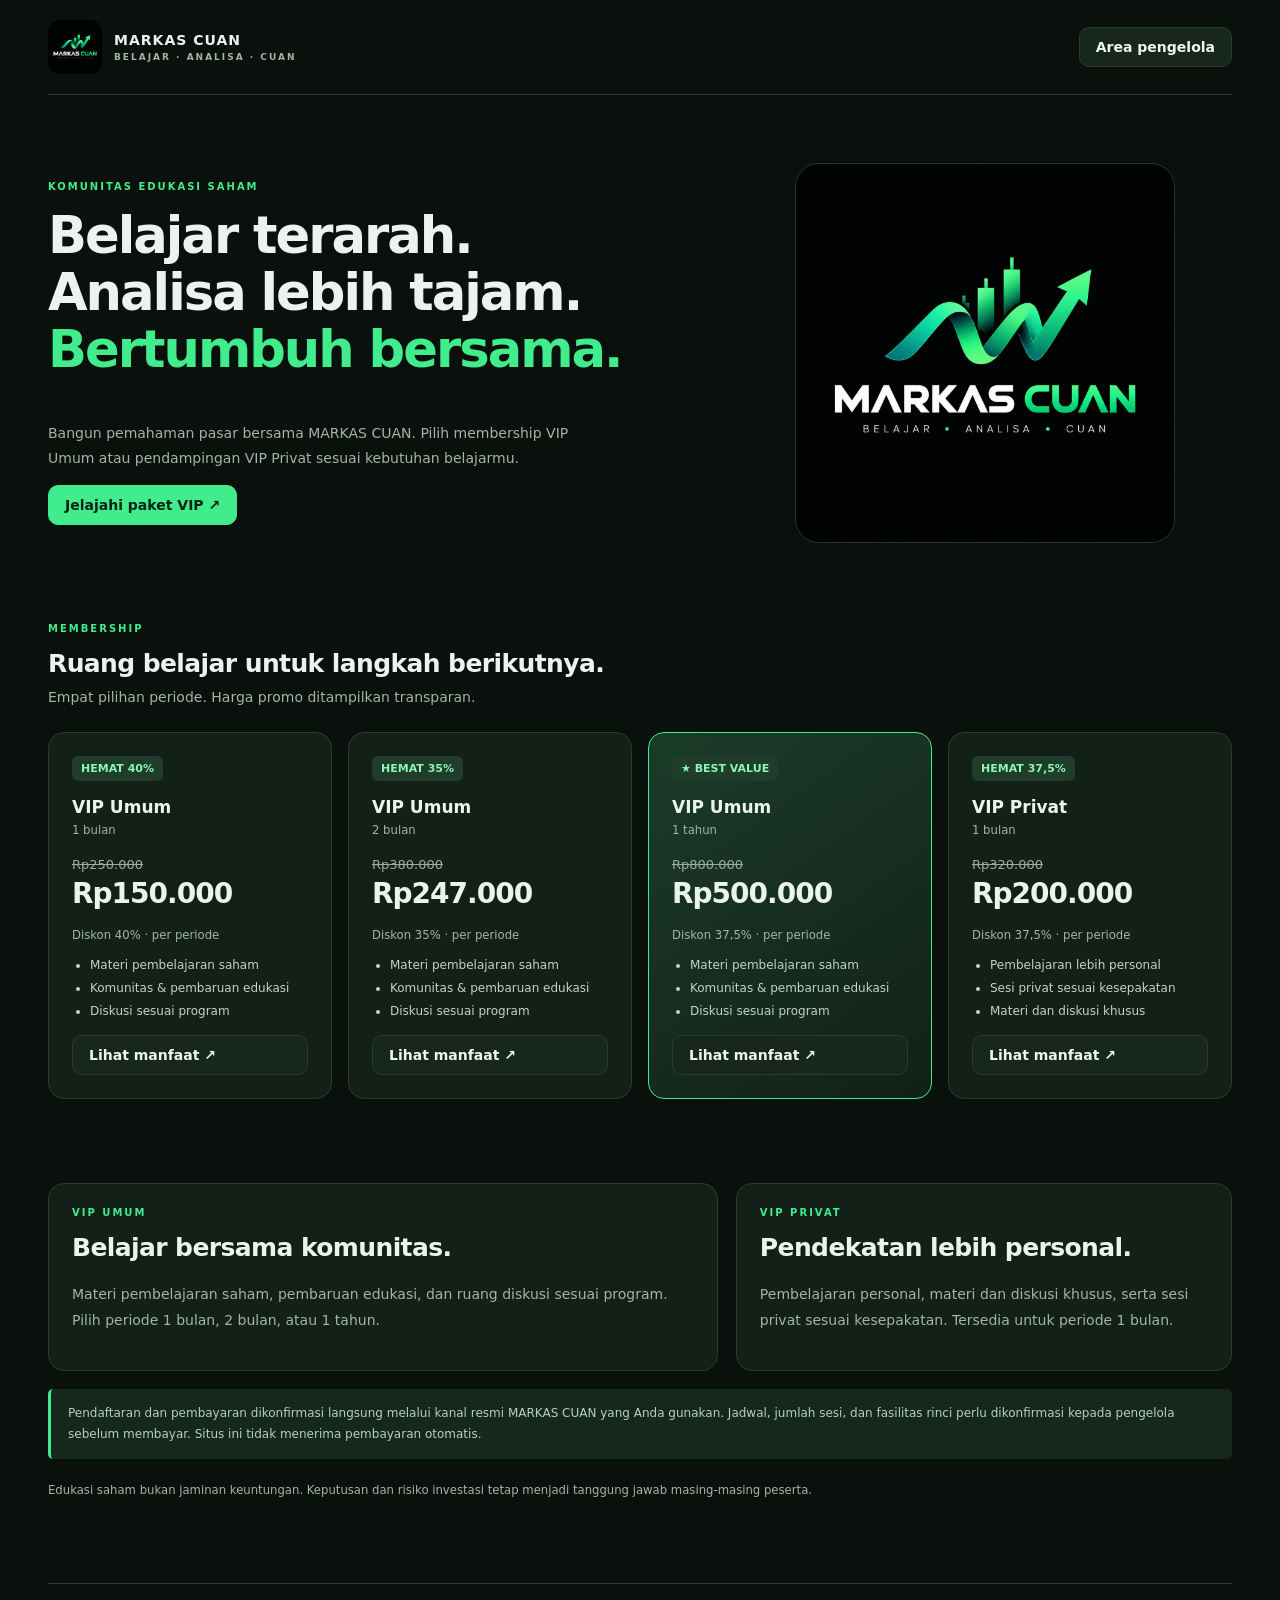
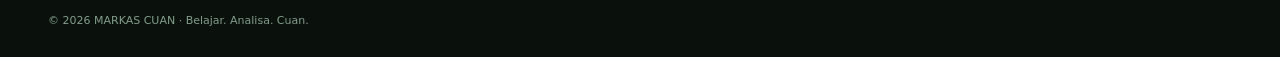
==== markas-cuan/index.html @ d718f752 "Publish MARKAS CUAN membership site and encrypted local dashboard at /markas-cuan" ====
<!doctype html><html lang="id"><head><meta charset="utf-8"><meta name="viewport" content="width=device-width,initial-scale=1"><meta name="theme-color" content="#0a110d"><meta name="description" content="MARKAS CUAN — membership edukasi saham VIP Umum dan VIP Privat."><meta http-equiv="Content-Security-Policy" content="default-src 'self'; script-src 'self'; style-src 'self'; img-src 'self' data:; connect-src 'none'; object-src 'none'; base-uri 'none'; form-action 'none'"><title>MARKAS CUAN · Belajar, Analisa, Cuan</title><link rel="stylesheet" href="style.css"><script defer src="app.js"></script></head><body><div id="app"></div><dialog id="dialog"></dialog><div id="notice" role="status" aria-live="polite"></div></body></html>
---- markas-cuan/style.css ----
:root{font-family:Inter,system-ui,-apple-system,"Segoe UI",sans-serif;color:#eaf3ed;background:#0a110d;font-size:14px;--green:#40ec8c;--muted:#a1b5a8;--line:#293c30}*{box-sizing:border-box}body{margin:0}button,input,select,textarea{font:inherit}button,a,input,select,textarea{touch-action:manipulation}button,.button{cursor:pointer;border:1px solid var(--line);background:#18271e;color:#edf7f0;border-radius:10px;padding:11px 16px;text-decoration:none;display:inline-block;font-weight:650}button:hover,.button:hover{border-color:var(--green)}button.primary,.primary{background:var(--green);color:#082313;border-color:var(--green)}button:disabled{opacity:.5;cursor:wait}a{color:inherit}input,select,textarea{width:100%;min-width:0;background:#0d1912;border:1px solid #3c5445;border-radius:9px;padding:11px;color:#fff}label{display:grid;gap:8px;font-size:12px;color:#bacbc0}input:focus-visible,select:focus-visible,textarea:focus-visible,button:focus-visible,a:focus-visible{outline:2px solid var(--green);outline-offset:3px}h1,h2,h3,p{margin-top:0}h1{font-size:clamp(32px,4vw,56px);letter-spacing:-2px;line-height:1.12}h2{font-size:25px;letter-spacing:-.6px}h3{font-size:17px}p{line-height:1.8;color:var(--muted)}small,.muted{color:var(--muted)}.wrap{max-width:1240px;margin:auto;padding:0 28px}.brand{display:flex;gap:12px;align-items:center;font-weight:850;letter-spacing:1px}.brand img{width:54px;height:54px;border-radius:12px;object-fit:cover}.brand small{display:block;font-size:9px;letter-spacing:2px;margin-top:4px}.top{display:flex;justify-content:space-between;align-items:center;gap:16px;padding-top:20px;padding-bottom:20px;border-bottom:1px solid var(--line)}.actions{display:flex;gap:9px;align-items:center;flex-wrap:wrap}.eyebrow{color:var(--green);letter-spacing:2px;font-size:10px;font-weight:800;text-transform:uppercase;margin-bottom:15px}.hero{display:grid;grid-template-columns:1.3fr 1fr;align-items:center;gap:48px;padding:68px 0 48px}.hero h1 span{color:var(--green)}.hero p{max-width:550px}.hero img{width:100%;max-width:380px;justify-self:center;border:1px solid #24382a;border-radius:24px}.tag{display:inline-block;padding:6px 9px;border-radius:6px;background:#203d2c;color:#8bf6b6;font-size:11px;font-weight:700}.section{padding:32px 0}.section-head{display:flex;justify-content:space-between;align-items:center;gap:16px;margin-bottom:22px}.section-head h1,.section-head h2{margin-bottom:7px}.section-head p{margin:0}.grid{display:grid;grid-template-columns:repeat(4,minmax(0,1fr));gap:16px}.card{background:#122018;border:1px solid var(--line);border-radius:16px;padding:23px;min-width:0}.plan{display:flex;flex-direction:column;position:relative}.plan.best{border-color:var(--green);background:linear-gradient(145deg,#1b3c29,#122018)}.plan h3{margin:16px 0 6px}.price{font-size:28px;font-weight:800;letter-spacing:-1px;margin:5px 0 18px}.plan del{color:#9bad9f;font-size:13px;margin-top:20px}.plan ul{padding-left:18px;color:#c4d2c9;line-height:1.9;font-size:12px;flex:1}.plan .tag{align-self:start}.note{border-left:3px solid var(--green);background:#15281c;padding:14px 17px;color:#b8cebf;font-size:12px;line-height:1.75;margin:18px 0;border-radius:5px}.footer{padding:30px 0;border-top:1px solid var(--line);font-size:11px;color:#829d8b;margin-top:35px}.shell{display:grid;grid-template-columns:225px minmax(0,1fr);min-height:100vh}.side{padding:25px 19px;border-right:1px solid var(--line);background:#080f0b}.side .brand{font-size:13px;margin-bottom:35px}.side .brand img{width:42px;height:42px}.nav{display:grid;gap:8px}.nav button{text-align:left;background:transparent;border-color:transparent;color:#a8bdae}.nav .active{background:#20382a;color:#73f5a5;border-color:#30563c}.side-foot{margin-top:40px;font-size:11px;line-height:1.8;color:#90a896}.main{min-width:0;padding:0 35px 40px}.main .top{margin-bottom:32px;font-size:12px}.main h1{font-size:32px;letter-spacing:-1px}.stats .card small{display:block;margin-bottom:18px}.stat{font-size:25px;font-weight:750;overflow-wrap:anywhere}.split{display:grid;grid-template-columns:1.35fr 1fr;gap:18px;margin-top:20px}.table-wrap{overflow:auto}.table{width:100%;border-collapse:collapse;font-size:12px}.table th{text-align:left;color:#91a998;font-size:10px;text-transform:uppercase;letter-spacing:1px;padding:14px 10px;border-bottom:1px solid var(--line)}.table td{padding:14px 10px;border-bottom:1px solid #24382a;vertical-align:top}.table td small{display:block;margin-top:6px}.table button{padding:7px 9px;font-size:11px}.pill{font-size:10px;display:inline-block;white-space:nowrap;border-radius:6px;background:#244331;color:#a4f9c2;padding:5px 8px}.pill.warn{background:#463c23;color:#f8d591}.pill.red{background:#452b2d;color:#ffc3c3}.filters{display:flex;gap:12px;flex-wrap:wrap;margin-bottom:18px}.filters label{flex:1;min-width:150px}.empty{text-align:center;padding:35px 15px;color:#96ad9d}.rows>div{display:flex;justify-content:space-between;gap:18px;padding:13px 0;border-bottom:1px solid var(--line)}.rows span{color:#a6bdad}.chart{height:170px;display:flex;gap:12px;align-items:end;margin-top:25px}.bar-col{flex:1;text-align:center;min-width:0}.bar{background:var(--green);border-radius:5px 5px 0 0;min-height:3px;margin:auto;width:65%}.bar-col small{font-size:10px;display:block;margin-top:10px}.gate{max-width:500px;margin:65px auto}.gate h1{font-size:29px;letter-spacing:-1px}.gate form,.stack{display:grid;gap:16px}.form-grid{display:grid;grid-template-columns:1fr 1fr;gap:16px}.full{grid-column:1/-1}dialog{color:#edf7f0;background:#122018;border:1px solid #3e5a47;border-radius:18px;width:min(620px,94vw);padding:26px;max-height:90vh}dialog::backdrop{background:#020805dd}dialog .actions{justify-content:end;margin-top:24px}#notice{position:fixed;bottom:22px;left:50%;transform:translateX(-50%);background:#c4ffda;color:#092714;padding:13px 20px;border-radius:10px;z-index:99;max-width:90vw;display:none}#notice.show{display:block}.error{color:#ffc3c3;line-height:1.6}.danger{color:#ffc3c3}.check{display:flex;align-items:start;gap:10px;line-height:1.7}.check input{width:auto;margin-top:5px}.break{overflow-wrap:anywhere}@media(max-width:1050px){.grid{grid-template-columns:repeat(2,minmax(0,1fr))}.shell{grid-template-columns:190px minmax(0,1fr)}.main{padding:0 22px 30px}.split{grid-template-columns:1fr}}@media(max-width:720px){.wrap{padding:0 18px}.hero{grid-template-columns:1fr;padding:40px 0 20px;gap:24px}.hero img{max-width:250px}.hero h1{font-size:40px}.shell{display:block}.side{padding:16px;border-right:0;border-bottom:1px solid var(--line)}.side .brand{margin-bottom:16px}.nav{display:flex;overflow:auto;gap:5px}.nav button{white-space:nowrap;font-size:12px;padding:10px}.side-foot{display:none}.main{padding:0 16px 30px}.main .top{margin-bottom:24px}.section-head{align-items:start;flex-direction:column}.stat{font-size:22px}.card{padding:18px}.form-grid{grid-template-columns:1fr}.full{grid-column:auto}.gate{margin:35px 18px}.top .brand{font-size:12px}.top button{font-size:11px}.table{min-width:680px}}@media(max-width:380px){.grid{grid-template-columns:1fr}.hero h1{font-size:34px}}@media print{.side,.top,.actions,.filters,button,.note{display:none!important}.shell{display:block}.main{padding:0}body{background:white;color:black}.card{background:white;color:black}.muted,small,.rows span{color:#444}.table{min-width:0}}
.h0{height:3px}.h1{height:13px}.h2{height:26px}.h3{height:39px}.h4{height:52px}.h5{height:65px}.h6{height:78px}.h7{height:91px}.h8{height:104px}.h9{height:117px}.h10{height:130px}
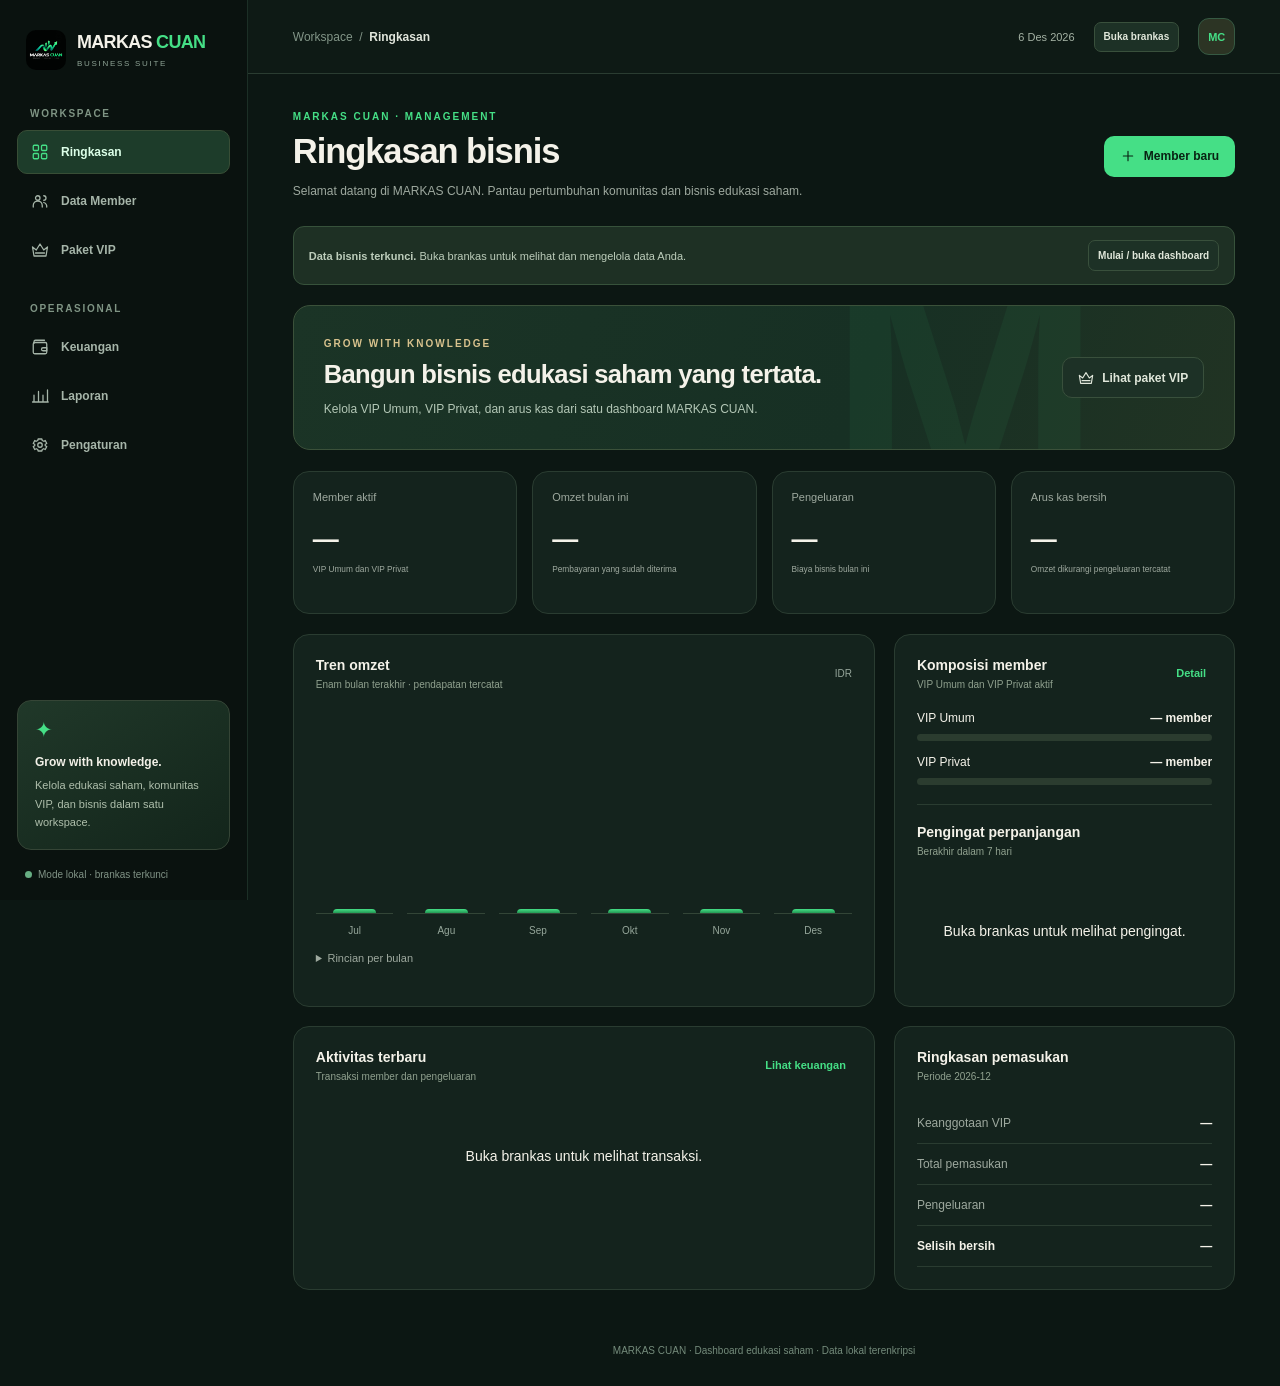
==== commit 278c6b02: "Keep YooImprove dashboard layout for MARKAS CUAN; remove promotional landing page" ====
--- a/markas-cuan/index.html
+++ b/markas-cuan/index.html
@@ -1 +1,23 @@
-<!doctype html><html lang="id"><head><meta charset="utf-8"><meta name="viewport" content="width=device-width,initial-scale=1"><meta name="theme-color" content="#0a110d"><meta name="description" content="MARKAS CUAN — membership edukasi saham VIP Umum dan VIP Privat."><meta http-equiv="Content-Security-Policy" content="default-src 'self'; script-src 'self'; style-src 'self'; img-src 'self' data:; connect-src 'none'; object-src 'none'; base-uri 'none'; form-action 'none'"><title>MARKAS CUAN · Belajar, Analisa, Cuan</title><link rel="stylesheet" href="style.css"><script defer src="app.js"></script></head><body><div id="app"></div><dialog id="dialog"></dialog><div id="notice" role="status" aria-live="polite"></div></body></html>
+<!doctype html><html lang="id"><head><meta charset="utf-8"><meta name="viewport" content="width=device-width,initial-scale=1"><meta name="theme-color" content="#0a110d"><meta name="description" content="MARKAS CUAN — membership edukasi saham VIP Umum dan VIP Privat."><meta http-equiv="Content-Security-Policy" content="default-src 'self'; script-src 'self'; style-src 'self'; img-src 'self' data:; connect-src 'none'; object-src 'none'; base-uri 'none'; form-action 'none'"><title>MARKAS CUAN — Business Dashboard</title><link rel="stylesheet" href="style.css"><script defer src="app.js"></script></head><body><svg class="sprite" xmlns="http://www.w3.org/2000/svg" aria-hidden="true">
+<symbol id="i-grid" viewBox="0 0 24 24"><rect x="3" y="3" width="7" height="7" rx="1.4"/><rect x="14" y="3" width="7" height="7" rx="1.4"/><rect x="3" y="14" width="7" height="7" rx="1.4"/><rect x="14" y="14" width="7" height="7" rx="1.4"/></symbol>
+<symbol id="i-users" viewBox="0 0 24 24"><circle cx="9" cy="8" r="3"/><path d="M3 20v-2a6 6 0 0 1 12 0v2M17 5a3 3 0 0 1 0 6M17 14a6 6 0 0 1 4 6"/></symbol>
+<symbol id="i-crown" viewBox="0 0 24 24"><path d="M2 8l5 4 5-8 5 8 5-4-2 12H4Z"/><path d="M6 16h12"/></symbol>
+<symbol id="i-book" viewBox="0 0 24 24"><path d="M12 6c-3-2-6-2-10-1v15c4-1 7-1 10 1 3-2 6-2 10-1V5c-4-1-7-1-10 1Zm0 0v15"/></symbol>
+<symbol id="i-receipt" viewBox="0 0 24 24"><path d="M5 3h14v18l-3.5-2-3.5 2-3.5-2L5 21V3Z"/><path d="M9 8h6M9 12h6M9 16h3"/></symbol>
+<symbol id="i-chart" viewBox="0 0 24 24"><path d="M4 20V11M10 20V6M16 20v-9M22 20V4M2 20h21"/></symbol>
+<symbol id="i-settings" viewBox="0 0 24 24"><circle cx="12" cy="12" r="3"/><path d="m19 13 2 1-2 4-2-1-2 1-.5 2h-5L9 18l-2-1-2 1-2-4 2-1v-2l-2-1 2-4 2 1 2-1 .5-2h5l.5 2 2 1 2-1 2 4-2 1Z"/></symbol>
+<symbol id="i-plus" viewBox="0 0 24 24"><path d="M12 5v14M5 12h14"/></symbol>
+<symbol id="i-edit" viewBox="0 0 24 24"><path d="M4 20l4-1L20 7l-3-3L5 16l-1 4Z"/></symbol>
+<symbol id="i-trash" viewBox="0 0 24 24"><path d="M4 7h16M9 7V4h6v3M7 7l1 13h8l1-13M10 11v5M14 11v5"/></symbol>
+<symbol id="i-search" viewBox="0 0 24 24"><circle cx="10.5" cy="10.5" r="6.5"/><path d="m16 16 5 5"/></symbol>
+<symbol id="i-download" viewBox="0 0 24 24"><path d="M12 3v12m-5-5 5 5 5-5M4 17v4h16v-4"/></symbol>
+<symbol id="i-upload" viewBox="0 0 24 24"><path d="M12 16V4m-5 5 5-5 5 5M4 17v4h16v-4"/></symbol>
+<symbol id="i-check" viewBox="0 0 24 24"><path d="m4 12 5 5L20 6"/></symbol>
+<symbol id="i-close" viewBox="0 0 24 24"><path d="M5 5l14 14M19 5 5 19"/></symbol>
+<symbol id="i-menu" viewBox="0 0 24 24"><path d="M4 6h16M4 12h16M4 18h16"/></symbol>
+<symbol id="i-arrow" viewBox="0 0 24 24"><path d="M4 12h16m-7-7 7 7-7 7"/></symbol>
+<symbol id="i-wallet" viewBox="0 0 24 24"><rect x="3" y="6" width="18" height="15" rx="2"/><path d="M4 7V5a2 2 0 0 1 2-2h12M16 13h5v4h-5a2 2 0 0 1 0-4Z"/></symbol>
+<symbol id="i-calendar" viewBox="0 0 24 24"><rect x="3" y="5" width="18" height="16" rx="2"/><path d="M7 3v4M17 3v4M3 10h18"/></symbol>
+<symbol id="i-external" viewBox="0 0 24 24"><path d="M13 5h6v6M19 5l-9 9"/><path d="M19 14v5H5V5h5"/></symbol>
+<symbol id="i-alert" viewBox="0 0 24 24"><path d="M12 3 2 20h20L12 3Z"/><path d="M12 10v4M12 17h.01"/></symbol>
+</svg><div id="app"></div><div id="overlay" class="overlay"></div><dialog id="dialog"></dialog><div id="notice" role="status" aria-live="polite"></div></body></html>
--- a/markas-cuan/style.css
+++ b/markas-cuan/style.css
@@ -1,3 +1,11 @@
-
-:root{font-family:Inter,system-ui,-apple-system,"Segoe UI",sans-serif;color:#eaf3ed;background:#0a110d;font-size:14px;--green:#40ec8c;--muted:#a1b5a8;--line:#293c30}*{box-sizing:border-box}body{margin:0}button,input,select,textarea{font:inherit}button,a,input,select,textarea{touch-action:manipulation}button,.button{cursor:pointer;border:1px solid var(--line);background:#18271e;color:#edf7f0;border-radius:10px;padding:11px 16px;text-decoration:none;display:inline-block;font-weight:650}button:hover,.button:hover{border-color:var(--green)}button.primary,.primary{background:var(--green);color:#082313;border-color:var(--green)}button:disabled{opacity:.5;cursor:wait}a{color:inherit}input,select,textarea{width:100%;min-width:0;background:#0d1912;border:1px solid #3c5445;border-radius:9px;padding:11px;color:#fff}label{display:grid;gap:8px;font-size:12px;color:#bacbc0}input:focus-visible,select:focus-visible,textarea:focus-visible,button:focus-visible,a:focus-visible{outline:2px solid var(--green);outline-offset:3px}h1,h2,h3,p{margin-top:0}h1{font-size:clamp(32px,4vw,56px);letter-spacing:-2px;line-height:1.12}h2{font-size:25px;letter-spacing:-.6px}h3{font-size:17px}p{line-height:1.8;color:var(--muted)}small,.muted{color:var(--muted)}.wrap{max-width:1240px;margin:auto;padding:0 28px}.brand{display:flex;gap:12px;align-items:center;font-weight:850;letter-spacing:1px}.brand img{width:54px;height:54px;border-radius:12px;object-fit:cover}.brand small{display:block;font-size:9px;letter-spacing:2px;margin-top:4px}.top{display:flex;justify-content:space-between;align-items:center;gap:16px;padding-top:20px;padding-bottom:20px;border-bottom:1px solid var(--line)}.actions{display:flex;gap:9px;align-items:center;flex-wrap:wrap}.eyebrow{color:var(--green);letter-spacing:2px;font-size:10px;font-weight:800;text-transform:uppercase;margin-bottom:15px}.hero{display:grid;grid-template-columns:1.3fr 1fr;align-items:center;gap:48px;padding:68px 0 48px}.hero h1 span{color:var(--green)}.hero p{max-width:550px}.hero img{width:100%;max-width:380px;justify-self:center;border:1px solid #24382a;border-radius:24px}.tag{display:inline-block;padding:6px 9px;border-radius:6px;background:#203d2c;color:#8bf6b6;font-size:11px;font-weight:700}.section{padding:32px 0}.section-head{display:flex;justify-content:space-between;align-items:center;gap:16px;margin-bottom:22px}.section-head h1,.section-head h2{margin-bottom:7px}.section-head p{margin:0}.grid{display:grid;grid-template-columns:repeat(4,minmax(0,1fr));gap:16px}.card{background:#122018;border:1px solid var(--line);border-radius:16px;padding:23px;min-width:0}.plan{display:flex;flex-direction:column;position:relative}.plan.best{border-color:var(--green);background:linear-gradient(145deg,#1b3c29,#122018)}.plan h3{margin:16px 0 6px}.price{font-size:28px;font-weight:800;letter-spacing:-1px;margin:5px 0 18px}.plan del{color:#9bad9f;font-size:13px;margin-top:20px}.plan ul{padding-left:18px;color:#c4d2c9;line-height:1.9;font-size:12px;flex:1}.plan .tag{align-self:start}.note{border-left:3px solid var(--green);background:#15281c;padding:14px 17px;color:#b8cebf;font-size:12px;line-height:1.75;margin:18px 0;border-radius:5px}.footer{padding:30px 0;border-top:1px solid var(--line);font-size:11px;color:#829d8b;margin-top:35px}.shell{display:grid;grid-template-columns:225px minmax(0,1fr);min-height:100vh}.side{padding:25px 19px;border-right:1px solid var(--line);background:#080f0b}.side .brand{font-size:13px;margin-bottom:35px}.side .brand img{width:42px;height:42px}.nav{display:grid;gap:8px}.nav button{text-align:left;background:transparent;border-color:transparent;color:#a8bdae}.nav .active{background:#20382a;color:#73f5a5;border-color:#30563c}.side-foot{margin-top:40px;font-size:11px;line-height:1.8;color:#90a896}.main{min-width:0;padding:0 35px 40px}.main .top{margin-bottom:32px;font-size:12px}.main h1{font-size:32px;letter-spacing:-1px}.stats .card small{display:block;margin-bottom:18px}.stat{font-size:25px;font-weight:750;overflow-wrap:anywhere}.split{display:grid;grid-template-columns:1.35fr 1fr;gap:18px;margin-top:20px}.table-wrap{overflow:auto}.table{width:100%;border-collapse:collapse;font-size:12px}.table th{text-align:left;color:#91a998;font-size:10px;text-transform:uppercase;letter-spacing:1px;padding:14px 10px;border-bottom:1px solid var(--line)}.table td{padding:14px 10px;border-bottom:1px solid #24382a;vertical-align:top}.table td small{display:block;margin-top:6px}.table button{padding:7px 9px;font-size:11px}.pill{font-size:10px;display:inline-block;white-space:nowrap;border-radius:6px;background:#244331;color:#a4f9c2;padding:5px 8px}.pill.warn{background:#463c23;color:#f8d591}.pill.red{background:#452b2d;color:#ffc3c3}.filters{display:flex;gap:12px;flex-wrap:wrap;margin-bottom:18px}.filters label{flex:1;min-width:150px}.empty{text-align:center;padding:35px 15px;color:#96ad9d}.rows>div{display:flex;justify-content:space-between;gap:18px;padding:13px 0;border-bottom:1px solid var(--line)}.rows span{color:#a6bdad}.chart{height:170px;display:flex;gap:12px;align-items:end;margin-top:25px}.bar-col{flex:1;text-align:center;min-width:0}.bar{background:var(--green);border-radius:5px 5px 0 0;min-height:3px;margin:auto;width:65%}.bar-col small{font-size:10px;display:block;margin-top:10px}.gate{max-width:500px;margin:65px auto}.gate h1{font-size:29px;letter-spacing:-1px}.gate form,.stack{display:grid;gap:16px}.form-grid{display:grid;grid-template-columns:1fr 1fr;gap:16px}.full{grid-column:1/-1}dialog{color:#edf7f0;background:#122018;border:1px solid #3e5a47;border-radius:18px;width:min(620px,94vw);padding:26px;max-height:90vh}dialog::backdrop{background:#020805dd}dialog .actions{justify-content:end;margin-top:24px}#notice{position:fixed;bottom:22px;left:50%;transform:translateX(-50%);background:#c4ffda;color:#092714;padding:13px 20px;border-radius:10px;z-index:99;max-width:90vw;display:none}#notice.show{display:block}.error{color:#ffc3c3;line-height:1.6}.danger{color:#ffc3c3}.check{display:flex;align-items:start;gap:10px;line-height:1.7}.check input{width:auto;margin-top:5px}.break{overflow-wrap:anywhere}@media(max-width:1050px){.grid{grid-template-columns:repeat(2,minmax(0,1fr))}.shell{grid-template-columns:190px minmax(0,1fr)}.main{padding:0 22px 30px}.split{grid-template-columns:1fr}}@media(max-width:720px){.wrap{padding:0 18px}.hero{grid-template-columns:1fr;padding:40px 0 20px;gap:24px}.hero img{max-width:250px}.hero h1{font-size:40px}.shell{display:block}.side{padding:16px;border-right:0;border-bottom:1px solid var(--line)}.side .brand{margin-bottom:16px}.nav{display:flex;overflow:auto;gap:5px}.nav button{white-space:nowrap;font-size:12px;padding:10px}.side-foot{display:none}.main{padding:0 16px 30px}.main .top{margin-bottom:24px}.section-head{align-items:start;flex-direction:column}.stat{font-size:22px}.card{padding:18px}.form-grid{grid-template-columns:1fr}.full{grid-column:auto}.gate{margin:35px 18px}.top .brand{font-size:12px}.top button{font-size:11px}.table{min-width:680px}}@media(max-width:380px){.grid{grid-template-columns:1fr}.hero h1{font-size:34px}}@media print{.side,.top,.actions,.filters,button,.note{display:none!important}.shell{display:block}.main{padding:0}body{background:white;color:black}.card{background:white;color:black}.muted,small,.rows span{color:#444}.table{min-width:0}}
-.h0{height:3px}.h1{height:13px}.h2{height:26px}.h3{height:39px}.h4{height:52px}.h5{height:65px}.h6{height:78px}.h7{height:91px}.h8{height:104px}.h9{height:117px}.h10{height:130px}
+
+:root{font-family:Inter,Manrope,-apple-system,BlinkMacSystemFont,"Segoe UI",sans-serif;--bg:#0c1713;--aside:#0a120f;--panel:#14231d;--panel2:#192c23;--inset:#101d18;--line:#2a3c31;--text:#f4f2e9;--muted:#9ea99f;--soft:#c5cec3;--gold:#45df86;--gold2:#b8ffd2;--green:#3d9b74;--red:#d77f78;--white:#fdfcf7;color:var(--text);background:var(--bg);font-size:14px}
+*{box-sizing:border-box}body{margin:0;min-width:320px}button,input,textarea,select{font:inherit}button{cursor:pointer}button:disabled{opacity:.46;cursor:not-allowed}button:focus-visible,input:focus-visible,select:focus-visible,textarea:focus-visible,a:focus-visible{outline:2px solid var(--gold);outline-offset:3px}a{color:inherit;text-decoration:none}svg.i{width:18px;height:18px;fill:none;stroke:currentColor;stroke-width:1.7;stroke-linecap:round;stroke-linejoin:round;flex:none}.sprite{position:absolute;width:0;height:0;overflow:hidden}.shell{display:flex;min-height:100vh}.sidebar{width:248px;flex:0 0 248px;background:var(--aside);border-right:1px solid #1c2f26;padding:30px 17px 20px;display:flex;flex-direction:column;position:sticky;top:0;height:100vh;z-index:30}.brand{display:flex;align-items:center;gap:11px;padding:0 9px 35px}.brand-icon{display:grid;place-items:center;flex:none;width:40px;height:40px;border-radius:12px;background:#243c2b;border:1px solid #516449;color:var(--gold);font-size:23px;font-weight:850;letter-spacing:-3px;padding-right:4px}.brand-main{font-size:21px;letter-spacing:-1px;font-weight:820;line-height:1.2}.brand-main span{color:var(--gold)}.brand-sub{font-size:9px;letter-spacing:2.2px;color:#8fa496;margin-top:5px}.side-heading{font-size:10px;letter-spacing:1.7px;color:#7f9484;font-weight:800;padding:0 13px;margin:3px 0 11px}.nav{display:grid;gap:5px;margin-bottom:28px}.nav button{background:none;border:1px solid transparent;display:flex;gap:12px;align-items:center;width:100%;padding:12px 13px;border-radius:10px;color:#a6b5a9;text-align:left;font-size:12px;font-weight:620;transition:.18s}.nav button:hover{background:#14241b;color:#fff}.nav button.active{background:#1d3c2a;border-color:#384e36;color:#dcffe8}.nav button.active svg{color:var(--gold)}.nav button em{font-style:normal;margin-left:auto;color:var(--gold);font-size:10px}.side-spacer{flex:1}.side-promo{border:1px solid #354536;border-radius:14px;padding:17px;background:linear-gradient(150deg,#203829,#13251b)}.side-promo span{color:var(--gold);font-size:21px}.side-promo b{display:block;font-size:12px;margin:13px 0 7px}.side-promo p{color:#afbfac;font-size:11px;line-height:1.7;margin:0}.side-foot{font-size:10px;color:#809386;margin-top:19px;padding:0 8px}.dot{display:inline-block;width:7px;height:7px;border-radius:50%;background:#67ae83;margin-right:6px}.main{flex:1;min-width:0}.topbar{height:74px;display:flex;justify-content:space-between;align-items:center;padding:0 clamp(20px,3.5vw,48px);border-bottom:1px solid var(--line);background:#0e1a15;gap:12px}.crumb{font-size:12px;color:#829587}.crumb b{color:#e1e6dc;font-weight:650}.top-right{display:flex;align-items:center;gap:19px;font-size:11px;color:#a4b2a4}.avatar{width:37px;height:37px;display:grid;place-items:center;border:1px solid #365a43;background:#2c3424;border-radius:11px;color:var(--gold);font-weight:850}.menu-toggle.icon-btn{display:none}.content{max-width:1530px;margin:0 auto;padding:37px clamp(20px,3.5vw,49px) 55px}.page-head{display:flex;justify-content:space-between;align-items:center;gap:16px;flex-wrap:wrap;margin-bottom:25px}.eyebrow{color:var(--gold);font-weight:800;text-transform:uppercase;letter-spacing:2px;font-size:10px;display:block;margin-bottom:10px}.page-head h1{font-size:clamp(25px,2.7vw,35px);font-weight:770;letter-spacing:-1.1px;margin:0}.page-head p{color:var(--muted);font-size:12px;margin:10px 0 0;line-height:1.7}.actions{display:flex;gap:9px;flex-wrap:wrap}.btn{display:inline-flex;align-items:center;justify-content:center;gap:8px;padding:11px 15px;min-height:41px;border-radius:10px;border:1px solid transparent;font-weight:730;font-size:12px;white-space:nowrap;transition:background .18s,transform .18s}.btn:hover:not(:disabled){transform:translateY(-1px)}.btn svg{width:16px;height:16px}.btn-gold{background:var(--gold);color:#092313}.btn-gold:hover{background:#72eda4}.btn-secondary{background:#1d3126;color:#e0e7da;border-color:#39503c}.btn-secondary:hover{background:#2a4232}.btn-danger{color:#f1a8a1;background:#3b2524;border-color:#64403d}.btn-tiny{min-height:30px;padding:6px 9px;border-radius:7px;font-size:10px}.btn-link{background:none;border:0;color:var(--gold);font-weight:700;font-size:11px;padding:6px}.card{background:var(--panel);border:1px solid var(--line);border-radius:16px}.hero{background:linear-gradient(110deg,#1b3426 0%,#173024 60%,#213323 100%);border:1px solid #3b513a;display:flex;align-items:center;justify-content:space-between;gap:20px;padding:28px 30px;border-radius:17px;margin-bottom:21px;overflow:hidden;position:relative}.hero:after{content:'Y';position:absolute;right:14%;top:-83px;font-size:330px;font-weight:850;color:#45df860d;pointer-events:none;line-height:1}.hero-content{z-index:1;position:relative}.hero small{font-weight:750;letter-spacing:2px;font-size:10px;color:#d8c28d}.hero h2{margin:10px 0;font-size:clamp(20px,2vw,27px);letter-spacing:-.7px}.hero p{font-size:12px;color:#b4c8b7;line-height:1.8;max-width:550px;margin:0}.hero .btn{z-index:1;position:relative}.demo{background:#29291c;border:1px solid #5e5639;color:#f0d9a3;border-radius:11px;padding:13px 16px;margin-bottom:20px;display:flex;justify-content:space-between;align-items:center;gap:14px;font-size:11px;line-height:1.6}.demo strong{color:var(--gold2)}.stats{display:grid;grid-template-columns:repeat(4,minmax(0,1fr));gap:15px;margin-bottom:20px}.stat{padding:19px 19px 22px;min-height:143px}.stat-top{display:flex;align-items:center;justify-content:space-between;color:#a4b6a4;font-size:11px;font-weight:600;margin-bottom:21px}.stat-top .icon-box{width:34px;height:34px;border-radius:10px;display:grid;place-items:center;background:#263d2f;color:var(--gold)}.stat-top .icon-box.green{color:#8bd6a7}.stat-top .icon-box.purple{color:#b4b2e5}.stat-value{font-size:clamp(19px,1.9vw,26px);letter-spacing:-.8px;font-weight:780;overflow-wrap:anywhere}.stat-desc{font-size:10px;color:#91a494;margin-top:8px}.cols{display:grid;grid-template-columns:minmax(0,1.45fr) minmax(280px,.85fr);gap:19px}.panel{padding:22px}.panel-head{display:flex;justify-content:space-between;align-items:center;gap:8px;margin-bottom:21px}.panel-head h3{margin:0;font-size:14px}.panel-head p{font-size:10px;color:#90a18f;margin:6px 0 0}.mini-sub{font-size:10px;color:#96a69b}.bars{display:flex;gap:14px;height:225px;align-items:end;padding-top:15px}.bar-wrap{flex:1;display:flex;align-items:center;flex-direction:column;justify-content:flex-end;gap:11px;min-width:0;height:100%}.bar-track{flex:1;display:flex;align-items:flex-end;width:100%;justify-content:center;border-bottom:1px solid #334537}.bar{background:linear-gradient(0deg,#239854,var(--gold));border-radius:6px 6px 0 0;width:min(43px,65%);min-height:3px;transition:height .3s}.bar-wrap small{color:#96a79b;font-size:10px}.split-lines{display:grid;gap:14px}.split-line{display:flex;justify-content:space-between;align-items:center;gap:10px;font-size:12px}.split-line b{font-size:12px}.track{height:6px;background:#2b3c2f;border-radius:20px;overflow:hidden;margin-top:7px}.fill{height:100%;background:#45df86;border-radius:20px}.fill.green{background:#3d9268}.divider{height:1px;background:var(--line);margin:19px 0}.recent{display:grid;gap:14px}.recent-row{display:flex;align-items:center;gap:12px;min-width:0}.recent-icon{width:35px;height:35px;flex:none;border-radius:10px;display:grid;place-items:center;background:#2b3b2b;color:var(--gold)}.recent-label{flex:1;min-width:0}.recent-label b{display:block;white-space:nowrap;overflow:hidden;text-overflow:ellipsis;font-size:11px;font-weight:650}.recent-label small{display:block;margin-top:5px;color:#899b8f;font-size:10px}.recent-amount{font-size:11px;color:#e4dfc9;font-weight:700;white-space:nowrap}.section-space{margin-top:19px}.table-scroll{overflow:auto}.table{width:100%;border-collapse:collapse;min-width:680px}.table th{font-size:10px;font-weight:750;text-transform:uppercase;letter-spacing:1px;text-align:left;color:#8fa392;padding:14px 14px;border-bottom:1px solid var(--line);white-space:nowrap}.table td{font-size:12px;padding:15px 14px;border-bottom:1px solid #26362c;white-space:nowrap}.table tbody tr:last-child td{border-bottom:none}.table tbody tr:hover{background:#1b3024}.cell-name strong{font-size:12px;display:block}.cell-name small{font-size:10px;color:#8fa18e;display:block;margin-top:4px}.pill{display:inline-flex;align-items:center;gap:5px;border-radius:7px;background:#2e402f;padding:6px 9px;color:#b4e2bd;font-size:10px;font-weight:700}.pill.warn{background:#473e28;color:#ead098}.pill.red{background:#412b2b;color:#e5a7a1}.pill.gold{background:#203e2a;color:#a3f5bf}.table-btns{display:flex;gap:6px}.toolbar{display:flex;justify-content:space-between;align-items:center;gap:12px;flex-wrap:wrap;margin-bottom:18px}.search{position:relative;max-width:380px;flex:1;min-width:200px}.search .i{position:absolute;left:13px;top:12px;color:#8fa28f}.search input{width:100%;padding-left:40px}.field,.search input,select,textarea{background:#101e17;border:1px solid #344b39;color:var(--text);border-radius:9px;min-height:41px;padding:10px 12px;outline:0;font-size:12px}.field:focus,.search input:focus,select:focus,textarea:focus{border-color:var(--gold)}input::placeholder,textarea::placeholder{color:#809384}.field:disabled{opacity:.55}.filter-group{display:flex;align-items:center;gap:9px;flex-wrap:wrap}.form-grid{display:grid;grid-template-columns:repeat(2,minmax(0,1fr));gap:14px}.form-field{display:grid;gap:7px}.form-field label{font-size:11px;color:#c0cbbc;font-weight:650}.form-field small{font-size:10px;color:#90a191}.form-field .field,.form-field select,.form-field textarea{width:100%}.full{grid-column:1/-1}.catalog{display:grid;grid-template-columns:repeat(auto-fill,minmax(220px,1fr));gap:16px}.book{overflow:hidden;display:flex;flex-direction:column}.book-art{height:150px;background:radial-gradient(circle at 72% 19%,#95805146,transparent 36%),linear-gradient(125deg,#284631,#101f18);display:flex;align-items:center;justify-content:center;border-bottom:1px solid #39503c;position:relative}.book-art:after{content:'';position:absolute;inset:15px;border:1px solid #796f494a;border-radius:6px}.book-cover{width:100px;height:125px;box-shadow:13px 11px 30px #0006;background:linear-gradient(130deg,#122017,#294934);border:1px solid #89754d;border-left:7px solid #78694a;border-radius:3px 6px 6px 3px;transform:rotate(-8deg);display:flex;flex-direction:column;justify-content:space-between;padding:12px 10px;z-index:1}.book-cover small{font-size:8px;color:var(--gold);font-weight:780;letter-spacing:.5px}.book-cover b{font-size:11px;line-height:1.35;color:#f5efd9}.book-cover em{color:#bdbb9f;font-size:7px;font-style:normal}.book-info{padding:17px;flex:1;display:flex;flex-direction:column;gap:7px}.book-info h3{margin:0;font-size:14px;min-height:35px}.book-info p{margin:0;font-size:11px;color:#9cae9e;line-height:1.65;flex:1;min-height:52px}.book-price{font-weight:820;font-size:18px;color:var(--gold);margin:6px 0 4px}.book-actions{display:flex;gap:7px;flex-wrap:wrap}.plan-grid{display:grid;grid-template-columns:repeat(2,minmax(0,1fr));gap:17px}.plan{padding:24px;position:relative;overflow:hidden}.plan.featured{border-color:#3b8756;background:linear-gradient(135deg,#253426,#14231d)}.plan .plan-icon{width:39px;height:39px;display:grid;place-items:center;border:1px solid #365a43;background:#303a26;color:var(--gold);border-radius:11px}.plan h3{font-size:18px;margin:17px 0 8px}.plan p{font-size:12px;color:#a6b7a5;line-height:1.7;margin:0}.plan-price{font-size:27px;font-weight:790;letter-spacing:-.6px;color:#a3f5bf;margin:21px 0 4px}.plan-price small{color:#a4ac9d;font-size:11px;font-weight:500}.plan ul{padding-left:19px;font-size:11px;line-height:2.5;color:#c3cec1;margin:15px 0 21px}.money{font-weight:730;color:#a3f5bf}.right{text-align:right}.muted{color:#94a697}.empty{padding:45px 18px;text-align:center}.empty .i{width:26px;height:26px;color:var(--gold)}.empty b{display:block;margin:12px 0 7px}.empty p{margin:0;font-size:11px;color:#93a797;line-height:1.6}.notice{font-size:11px;color:#bdcdbb;background:#1e3024;border:1px solid #37523b;border-radius:11px;padding:13px 15px;line-height:1.7}.finance-grid{display:grid;grid-template-columns:repeat(2,minmax(0,1fr));gap:19px}.smalltop{margin-top:22px}.link-text{color:var(--gold);overflow-wrap:anywhere}.icon-btn{display:grid;place-items:center;background:#233729;border:1px solid #3c513d;color:#d5ded2;border-radius:9px;width:35px;height:35px}.mobile-nav{display:none}.overlay{display:none}.modal{width:min(94vw,570px);max-height:90vh;background:#15241c;border:1px solid #536544;border-radius:16px;padding:0;color:var(--text);box-shadow:0 25px 95px #000a;overflow:auto}.modal::backdrop{background:#07120bd9;backdrop-filter:blur(3px)}.modal-inner{padding:25px}.modal-title{display:flex;justify-content:space-between;gap:12px;align-items:start;margin-bottom:23px}.modal-title h2{font-size:20px;margin:0;letter-spacing:-.5px}.modal-title p{font-size:11px;color:#96a997;margin:7px 0 0}.modal-footer{display:flex;justify-content:flex-end;gap:9px;margin-top:23px;padding-top:18px;border-top:1px solid var(--line)}.toast{position:fixed;bottom:25px;left:50%;transform:translate(-50%,20px);background:#e1bc76;color:#192219;border-radius:10px;padding:12px 19px;box-shadow:0 16px 50px #0008;font-size:12px;font-weight:760;z-index:100;opacity:0;pointer-events:none;transition:.2s;max-width:90vw;text-align:center}.toast.show{opacity:1;transform:translate(-50%,0)}.toast.error{background:#ca7c74;color:#fff}.foot{text-align:center;color:#748b7b;font-size:10px;padding:0 20px 30px}.storefront{min-height:100vh;background:radial-gradient(circle at 82% 12%,#243c2b,transparent 40%),#0b1511}.store-header{height:83px;max-width:1150px;margin:auto;padding:18px 24px;display:flex;align-items:center;justify-content:space-between}.store-hero{max-width:1150px;margin:auto;padding:84px 24px 65px;text-align:center}.store-hero h1{font-size:clamp(38px,6vw,67px);letter-spacing:-2.6px;line-height:1.13;margin:12px auto 18px;max-width:830px}.store-hero h1 span{color:var(--gold)}.store-hero p{max-width:600px;margin:0 auto 26px;color:#a6b9aa;font-size:14px;line-height:1.9}.store-content{max-width:1150px;margin:auto;padding:0 24px 80px}.store-content h2{font-size:25px;margin:0 0 22px}.store-note{margin:20px 0 0;text-align:center;color:#8ea091;font-size:11px}.store-footer{border-top:1px solid #2b3c30;text-align:center;padding:27px;color:#809183;font-size:11px}
+@media(max-width:1180px){.sidebar{width:210px;flex-basis:210px}.stats{grid-template-columns:repeat(2,minmax(0,1fr))}.cols{grid-template-columns:minmax(0,1.3fr) minmax(240px,1fr)}}
+@media(max-width:850px){.sidebar{position:fixed;left:0;transform:translateX(-110%);transition:transform .2s;width:250px;z-index:51}.sidebar.open{transform:translateX(0)}.overlay.active{display:block;position:fixed;inset:0;background:#000a;z-index:50}.menu-toggle.icon-btn{display:grid}.cols,.finance-grid{grid-template-columns:1fr}.content{max-width:770px}.topbar{height:65px}}
+@media(max-width:620px){:root{font-size:13px}.topbar{padding:0 16px}.top-right span{display:none}.content{padding:25px 15px 70px}.hero{padding:22px 18px;flex-direction:column;align-items:start}.stats{gap:10px}.stat{padding:14px;min-height:130px}.stat-top{margin-bottom:17px;font-size:10px}.stat-value{font-size:20px}.panel{padding:18px}.page-head h1{font-size:26px}.page-head .actions{width:100%}.page-head .actions .btn{flex:1}.plan-grid,.form-grid{grid-template-columns:1fr}.full{grid-column:auto}.catalog{grid-template-columns:repeat(2,minmax(0,1fr));gap:10px}.book-art{height:123px}.book-cover{width:78px;height:102px}.book-cover b{font-size:9px}.book-info{padding:12px}.book-info h3{font-size:12px}.book-info p{font-size:10px}.book-price{font-size:15px}.book-actions .btn{padding:8px;font-size:10px}.mobile-nav{display:flex;position:fixed;bottom:0;left:0;right:0;padding:5px 4px calc(5px + env(safe-area-inset-bottom));height:calc(65px + env(safe-area-inset-bottom));z-index:25;background:#0a120f;border-top:1px solid #2b4332;justify-content:space-around}.mobile-nav button{flex:1;display:flex;flex-direction:column;gap:4px;justify-content:center;align-items:center;border:0;background:none;color:#91a391;font-size:9px}.mobile-nav button.active{color:var(--gold)}.mobile-nav button svg{width:19px;height:19px}.foot{padding-bottom:95px}.toast{bottom:85px}.demo{align-items:start;flex-direction:column}.store-hero{padding:58px 18px 44px}.store-header{padding:12px 18px}.store-hero h1{font-size:38px;letter-spacing:-1.2px}.store-content{padding:0 16px 70px}}
+@media print{.sidebar,.topbar,.mobile-nav,.actions,.btn,.foot,.modal,.toast,.overlay{display:none!important}.content{padding:0}.card{break-inside:avoid}.shell{display:block}}
+
+/* MARKAS CUAN additions retain the YooImprove dashboard layout. */
+.brand img{width:40px;height:40px;object-fit:cover;border-radius:10px}.brand-main{font-size:18px;letter-spacing:-.7px}.brand-sub{font-size:8px;letter-spacing:1.7px}.top-left{display:flex;align-items:center;gap:13px}.hero:after{content:'M'}.side-promo span{color:var(--gold)}.head-date{white-space:nowrap}.content> .section-head{display:flex;justify-content:space-between;align-items:center;gap:16px;flex-wrap:wrap;margin-bottom:25px}.section-head h1{font-size:clamp(25px,2.7vw,35px);letter-spacing:-1.1px;margin:0}.section-head p{color:var(--muted);font-size:12px;margin:10px 0 0;line-height:1.7}.section-head .eyebrow{margin-bottom:10px}.grid{display:grid;grid-template-columns:repeat(4,minmax(0,1fr));gap:15px}.grid.stats{margin-bottom:20px}.stats .card{padding:19px;min-height:143px}.stats .card>small{display:block;color:var(--muted);font-size:11px;margin-bottom:21px}.stats .stat{padding:0;min-height:0;font-size:26px;font-weight:780;letter-spacing:-.8px;overflow-wrap:anywhere}.stats .card p{margin:8px 0 0;font-size:10px;color:var(--muted)}.split{display:grid;grid-template-columns:minmax(0,1.45fr) minmax(280px,.85fr);gap:19px;margin-top:19px}.split>.card,.content>.card{padding:22px}.split h3,.content>.card h3{font-size:14px;margin:0 0 8px}.split p{font-size:12px;color:var(--muted);line-height:1.8}.rows>div{display:flex;justify-content:space-between;gap:14px;padding:13px 0;border-bottom:1px solid var(--line);font-size:12px}.rows span{color:var(--muted)}.table-wrap{overflow:auto}.table td small{display:block;color:var(--muted);margin-top:6px;font-size:10px}.filters{display:flex;gap:12px;flex-wrap:wrap;margin-bottom:18px}.filters label{flex:1;min-width:160px}.tag{display:inline-block;background:#203e2a;color:#a3f5bf;font-size:10px;padding:6px 9px;border-radius:7px;align-self:start}.plan{display:flex;flex-direction:column}.plan.best{border-color:#3b8756;background:linear-gradient(135deg,#233e2a,#14231d)}.plan del{color:var(--muted);font-size:12px;margin-top:20px}.plan .price{font-size:27px;font-weight:790;color:#a3f5bf;margin:6px 0}.plan ul{flex:1}.plan>.btn{align-self:start}.note{font-size:11px;color:#bdcdbb;background:#1e3024;border:1px solid #37523b;border-radius:11px;padding:13px 15px;line-height:1.7;margin:18px 0}.gate{padding:6px}.gate h2{margin:0 0 10px}.gate p{color:var(--muted);font-size:12px;line-height:1.8}.gate form{display:grid;gap:15px}.gate-top{display:flex;justify-content:space-between;align-items:center;gap:10px}.locked-banner{display:flex;justify-content:space-between;gap:15px;align-items:center;margin:0 0 20px}.locked-banner p{margin:0}.form-grid label,.filters label,.actions label,.gate label,.split label{display:grid;gap:7px;font-size:11px;color:#c0cbbc}input,select,textarea{width:100%;min-width:0;background:#101e17;border:1px solid #344b39;color:var(--text);border-radius:9px;min-height:41px;padding:10px 12px;font-size:12px}input:focus-visible{outline:2px solid var(--gold)}input[type=month]{width:150px}.full{grid-column:1/-1}dialog{width:min(94vw,570px);max-height:90vh;background:#15241c;border:1px solid #536544;border-radius:16px;padding:25px;color:var(--text);overflow:auto}dialog::backdrop{background:#07120bd9;backdrop-filter:blur(3px)}dialog .actions{justify-content:flex-end;margin-top:23px}.error,.danger{color:#efb4ac}.error{font-size:12px;line-height:1.6}#notice{position:fixed;bottom:25px;left:50%;transform:translateX(-50%);background:#b8ffd2;color:#092313;border-radius:10px;padding:12px 19px;font-size:12px;z-index:100;max-width:90vw;display:none}#notice.show{display:block}.summary-track{accent-color:#45df86;width:100%;height:7px;border:0;border-radius:20px;margin-top:8px}.summary-track::-webkit-progress-bar{background:#2b3c2f;border-radius:20px}.summary-track::-webkit-progress-value{background:#45df86;border-radius:20px}.receipt-out{color:#e6a49d}.bars{height:225px}.bar{background:linear-gradient(0deg,#239854,#45df86)}.h0{height:2%}.h1{height:10%}.h2{height:20%}.h3{height:30%}.h4{height:40%}.h5{height:50%}.h6{height:60%}.h7{height:70%}.h8{height:80%}.h9{height:90%}.h10{height:100%}.report-space{margin-top:20px}details{font-size:11px;color:var(--muted);margin-top:16px}details summary{cursor:pointer}details .rows{margin-top:10px}
+@media(max-width:1180px){.grid{grid-template-columns:repeat(2,minmax(0,1fr))}}@media(max-width:850px){.split{grid-template-columns:1fr}.top-right{gap:8px}}@media(max-width:620px){.grid{gap:10px}.plan-grid{grid-template-columns:1fr}.grid.stats{grid-template-columns:repeat(2,minmax(0,1fr))}.stats .card{padding:14px;min-height:130px}.stats .stat{font-size:20px}.split>.card,.content>.card{padding:18px}.locked-banner{align-items:start;flex-direction:column}.section-head .actions{width:100%}.section-head .actions .btn{flex:1}.top-right .btn{font-size:10px;padding:8px}.form-grid{grid-template-columns:1fr}.full{grid-column:auto}#notice{bottom:85px}.brand-main{font-size:18px}.content>.section-head{align-items:start}.table td .actions{flex-wrap:nowrap}}
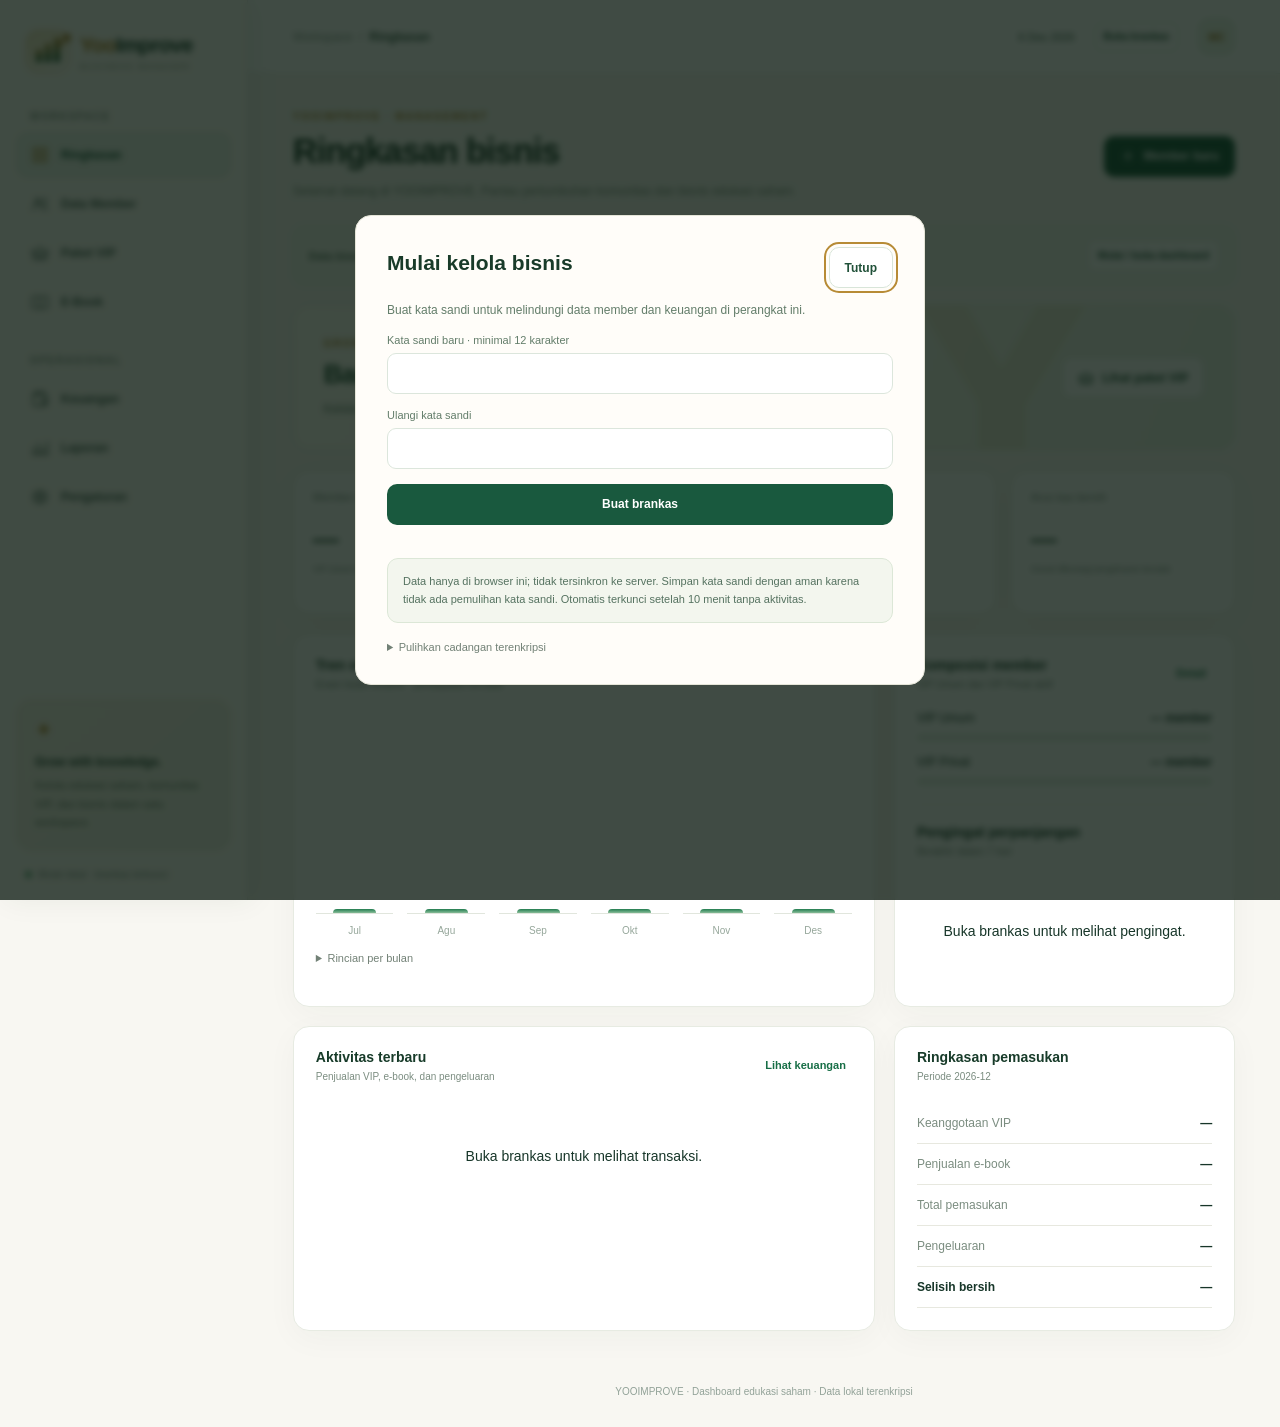
==== commit b52ed4ab: "Update YooImprove page title and white-theme metadata" ====
--- a/markas-cuan/index.html
+++ b/markas-cuan/index.html
@@ -1,4 +1,4 @@
-<!doctype html><html lang="id"><head><meta charset="utf-8"><meta name="viewport" content="width=device-width,initial-scale=1"><meta name="theme-color" content="#0a110d"><meta name="description" content="MARKAS CUAN — membership edukasi saham VIP Umum dan VIP Privat."><meta http-equiv="Content-Security-Policy" content="default-src 'self'; script-src 'self'; style-src 'self'; img-src 'self' data:; connect-src 'none'; object-src 'none'; base-uri 'none'; form-action 'none'"><title>MARKAS CUAN — Business Dashboard</title><link rel="stylesheet" href="style.css"><script defer src="app.js"></script></head><body><svg class="sprite" xmlns="http://www.w3.org/2000/svg" aria-hidden="true">
+<!doctype html><html lang="id"><head><meta charset="utf-8"><meta name="viewport" content="width=device-width,initial-scale=1"><meta name="theme-color" content="#fffdf8"><meta name="description" content="YOOIMPROVE — membership edukasi saham VIP Umum dan VIP Privat."><meta http-equiv="Content-Security-Policy" content="default-src 'self'; script-src 'self'; style-src 'self'; img-src 'self' data:; connect-src 'none'; object-src 'none'; base-uri 'none'; form-action 'none'"><title>YOOIMPROVE — Business Dashboard</title><link rel="stylesheet" href="style.css"><script defer src="app.js"></script></head><body><svg class="sprite" xmlns="http://www.w3.org/2000/svg" aria-hidden="true">
 <symbol id="i-grid" viewBox="0 0 24 24"><rect x="3" y="3" width="7" height="7" rx="1.4"/><rect x="14" y="3" width="7" height="7" rx="1.4"/><rect x="3" y="14" width="7" height="7" rx="1.4"/><rect x="14" y="14" width="7" height="7" rx="1.4"/></symbol>
 <symbol id="i-users" viewBox="0 0 24 24"><circle cx="9" cy="8" r="3"/><path d="M3 20v-2a6 6 0 0 1 12 0v2M17 5a3 3 0 0 1 0 6M17 14a6 6 0 0 1 4 6"/></symbol>
 <symbol id="i-crown" viewBox="0 0 24 24"><path d="M2 8l5 4 5-8 5 8 5-4-2 12H4Z"/><path d="M6 16h12"/></symbol>
--- a/markas-cuan/style.css
+++ b/markas-cuan/style.css
@@ -9,3 +9,15 @@
 /* MARKAS CUAN additions retain the YooImprove dashboard layout. */
 .brand img{width:40px;height:40px;object-fit:cover;border-radius:10px}.brand-main{font-size:18px;letter-spacing:-.7px}.brand-sub{font-size:8px;letter-spacing:1.7px}.top-left{display:flex;align-items:center;gap:13px}.hero:after{content:'M'}.side-promo span{color:var(--gold)}.head-date{white-space:nowrap}.content> .section-head{display:flex;justify-content:space-between;align-items:center;gap:16px;flex-wrap:wrap;margin-bottom:25px}.section-head h1{font-size:clamp(25px,2.7vw,35px);letter-spacing:-1.1px;margin:0}.section-head p{color:var(--muted);font-size:12px;margin:10px 0 0;line-height:1.7}.section-head .eyebrow{margin-bottom:10px}.grid{display:grid;grid-template-columns:repeat(4,minmax(0,1fr));gap:15px}.grid.stats{margin-bottom:20px}.stats .card{padding:19px;min-height:143px}.stats .card>small{display:block;color:var(--muted);font-size:11px;margin-bottom:21px}.stats .stat{padding:0;min-height:0;font-size:26px;font-weight:780;letter-spacing:-.8px;overflow-wrap:anywhere}.stats .card p{margin:8px 0 0;font-size:10px;color:var(--muted)}.split{display:grid;grid-template-columns:minmax(0,1.45fr) minmax(280px,.85fr);gap:19px;margin-top:19px}.split>.card,.content>.card{padding:22px}.split h3,.content>.card h3{font-size:14px;margin:0 0 8px}.split p{font-size:12px;color:var(--muted);line-height:1.8}.rows>div{display:flex;justify-content:space-between;gap:14px;padding:13px 0;border-bottom:1px solid var(--line);font-size:12px}.rows span{color:var(--muted)}.table-wrap{overflow:auto}.table td small{display:block;color:var(--muted);margin-top:6px;font-size:10px}.filters{display:flex;gap:12px;flex-wrap:wrap;margin-bottom:18px}.filters label{flex:1;min-width:160px}.tag{display:inline-block;background:#203e2a;color:#a3f5bf;font-size:10px;padding:6px 9px;border-radius:7px;align-self:start}.plan{display:flex;flex-direction:column}.plan.best{border-color:#3b8756;background:linear-gradient(135deg,#233e2a,#14231d)}.plan del{color:var(--muted);font-size:12px;margin-top:20px}.plan .price{font-size:27px;font-weight:790;color:#a3f5bf;margin:6px 0}.plan ul{flex:1}.plan>.btn{align-self:start}.note{font-size:11px;color:#bdcdbb;background:#1e3024;border:1px solid #37523b;border-radius:11px;padding:13px 15px;line-height:1.7;margin:18px 0}.gate{padding:6px}.gate h2{margin:0 0 10px}.gate p{color:var(--muted);font-size:12px;line-height:1.8}.gate form{display:grid;gap:15px}.gate-top{display:flex;justify-content:space-between;align-items:center;gap:10px}.locked-banner{display:flex;justify-content:space-between;gap:15px;align-items:center;margin:0 0 20px}.locked-banner p{margin:0}.form-grid label,.filters label,.actions label,.gate label,.split label{display:grid;gap:7px;font-size:11px;color:#c0cbbc}input,select,textarea{width:100%;min-width:0;background:#101e17;border:1px solid #344b39;color:var(--text);border-radius:9px;min-height:41px;padding:10px 12px;font-size:12px}input:focus-visible{outline:2px solid var(--gold)}input[type=month]{width:150px}.full{grid-column:1/-1}dialog{width:min(94vw,570px);max-height:90vh;background:#15241c;border:1px solid #536544;border-radius:16px;padding:25px;color:var(--text);overflow:auto}dialog::backdrop{background:#07120bd9;backdrop-filter:blur(3px)}dialog .actions{justify-content:flex-end;margin-top:23px}.error,.danger{color:#efb4ac}.error{font-size:12px;line-height:1.6}#notice{position:fixed;bottom:25px;left:50%;transform:translateX(-50%);background:#b8ffd2;color:#092313;border-radius:10px;padding:12px 19px;font-size:12px;z-index:100;max-width:90vw;display:none}#notice.show{display:block}.summary-track{accent-color:#45df86;width:100%;height:7px;border:0;border-radius:20px;margin-top:8px}.summary-track::-webkit-progress-bar{background:#2b3c2f;border-radius:20px}.summary-track::-webkit-progress-value{background:#45df86;border-radius:20px}.receipt-out{color:#e6a49d}.bars{height:225px}.bar{background:linear-gradient(0deg,#239854,#45df86)}.h0{height:2%}.h1{height:10%}.h2{height:20%}.h3{height:30%}.h4{height:40%}.h5{height:50%}.h6{height:60%}.h7{height:70%}.h8{height:80%}.h9{height:90%}.h10{height:100%}.report-space{margin-top:20px}details{font-size:11px;color:var(--muted);margin-top:16px}details summary{cursor:pointer}details .rows{margin-top:10px}
 @media(max-width:1180px){.grid{grid-template-columns:repeat(2,minmax(0,1fr))}}@media(max-width:850px){.split{grid-template-columns:1fr}.top-right{gap:8px}}@media(max-width:620px){.grid{gap:10px}.plan-grid{grid-template-columns:1fr}.grid.stats{grid-template-columns:repeat(2,minmax(0,1fr))}.stats .card{padding:14px;min-height:130px}.stats .stat{font-size:20px}.split>.card,.content>.card{padding:18px}.locked-banner{align-items:start;flex-direction:column}.section-head .actions{width:100%}.section-head .actions .btn{flex:1}.top-right .btn{font-size:10px;padding:8px}.form-grid{grid-template-columns:1fr}.full{grid-column:auto}#notice{bottom:85px}.brand-main{font-size:18px}.content>.section-head{align-items:start}.table td .actions{flex-wrap:nowrap}}
+
+
+/* YooImprove premium light-theme override */
+:root{--bg:#f8f7f2;--aside:#fffdf8;--panel:#ffffff;--panel2:#f5f6f0;--inset:#f4f5ef;--line:#e7e8df;--text:#173629;--muted:#728176;--soft:#516b5b;--gold:#b78b36;--gold2:#dcba70;--green:#155a3d;--red:#b64e43;--white:#fffdfa;color:var(--text);background:var(--bg)}
+body{background:var(--bg);color:var(--text)}
+.sidebar{background:#fffdf8;border-right:1px solid #e4e7dc;box-shadow:5px 0 28px #123b2310}
+.brand{gap:11px}.brand-symbol{position:relative;width:43px;height:43px;border-radius:12px;background:linear-gradient(145deg,#f4e6c3,#fffefa);border:1px solid #e4cea4;display:flex;align-items:end;justify-content:center;gap:3px;padding:10px 8px}.brand-symbol i{width:6px;border-radius:2px 2px 0 0;background:linear-gradient(#c9a153,#135739);height:13px}.brand-symbol i:nth-child(2){height:19px}.brand-symbol i:nth-child(3){height:25px}.brand-symbol b{position:absolute;top:-3px;right:-4px;font-size:22px;color:#a6751f}.brand-main{color:#143d2c;font-size:21px}.brand-main span{color:#b38228}.brand-sub{color:#7a8e7c}.side-heading,.side-foot{color:#85978b}.sidebar .nav button{color:#496358}.sidebar .nav button:hover{background:#f2f5ed;color:#173f2d}.sidebar .nav button.active{background:#ecf4eb;border-color:#d7e5d6;color:#145338}.sidebar .nav button.active svg{color:#ac7e24}.side-promo{background:linear-gradient(140deg,#f8f4e9,#eff3e8);border-color:#e5dec9}.side-promo b{color:#204232}.side-promo p{color:#697d6c}.topbar{background:#fff;border-color:#e5e9e0}.crumb{color:#8a9b8f}.crumb b,.top-right{color:#395b48}.avatar{background:#edf5ea;border-color:#dae8d9;color:#9d7223}.section-head h1{color:#183a29}.section-head p{color:#788b7d}.eyebrow{color:#a67a24}
+.btn-gold{background:#19593e;color:#fff}.btn-gold:hover{background:#24704f}.btn-secondary{background:#fff;color:#215139;border-color:#d8e5d9}.btn-secondary:hover{background:#f0f7ee}.btn-danger{background:#fff2ef;color:#ae4c43;border-color:#f0d5ce}.btn-link{color:#176e46}
+.card{background:#fff;border-color:#e7ebe2;box-shadow:0 8px 32px #16392309}.hero{background:linear-gradient(113deg,#fffdf6 0%,#f2f5eb 64%,#e8f0e5);border-color:#e3e6d7;color:#173d2b}.hero:after{content:'Y';top:-87px;right:13%;color:#bd9c5220}.hero small{color:#a87d28}.hero h2{color:#1e4d36}.hero p{color:#60796a}.stats .card>small,.stats .card p,.panel-head p,.rows span,.plan small,.plan del{color:#7b8d80}.stats .stat{color:#1c4530}.panel-head h3{color:#173b29}.bar-track{border-color:#e1e6dd}.bar{background:linear-gradient(0deg,#88bc98,#217c4f)}.recent-icon{background:#edf5e9;color:#327954}.recent-amount,.money{color:#1c6242}.table th{color:#71887a}.table td{border-color:#edf0e8}.table tbody tr:hover{background:#f8faf4}.pill{background:#edf4ed;color:#215f40}.pill.gold{background:#f7f0df;color:#957022}.pill.warn{background:#fff3df;color:#a26d22}.pill.red{background:#fdebe7;color:#b75549}
+input,select,textarea,.field,.search input{color:#214c34;background:#fff;border-color:#dce6dc}input::placeholder,textarea::placeholder{color:#92a297}.note,.notice{background:#f3f6ee;border-color:#dce7d7;color:#557260}.tag{background:#f8f1dd;color:#987021}.plan.best{background:linear-gradient(145deg,#f8f7ed,#eaf3e7);border-color:#d1ddc8}.plan .price{color:#18573b}.plan ul{color:#5e7969}.plan-value{color:#a17622;font-weight:720}.price-spacer{height:16px;margin-top:20px}.plan del{min-height:16px}dialog{background:#fffdf9;color:#193b29;border-color:#e5e5d8}dialog::backdrop{background:#07150cc4}.gate p,.form-grid label,.filters label,.actions label,.gate label,.split label{color:#637d6a}.summary-track{accent-color:#258454}.summary-track::-webkit-progress-bar{background:#e4eee3}.summary-track::-webkit-progress-value{background:#27814e}.mobile-nav{background:#fff;border-color:#e1e9df}.mobile-nav button{color:#788b7b}.mobile-nav button.active{color:#a47a24}.foot{color:#92a298}
+.ebook-intro{background:linear-gradient(115deg,#fff 0%,#f6f5ea 55%,#e7f2e7 100%);border:1px solid #e8e6d6;border-radius:18px;padding:28px 30px;margin-bottom:22px;display:flex;gap:20px;align-items:center;justify-content:space-between}.ebook-intro h2{font-family:Georgia,serif;font-size:clamp(23px,3vw,36px);font-weight:600;color:#0f4228;margin:5px 0 9px}.ebook-intro p{font-size:12px;line-height:1.8;color:#677a6b;max-width:650px;margin:0}.ebook-grid{display:grid;grid-template-columns:repeat(4,minmax(0,1fr));gap:17px}.ebook-card{overflow:hidden;min-width:0}.ebook-art{height:236px;display:grid;place-items:center;position:relative;background:radial-gradient(circle at 80% 15%,#f6e9cb,transparent 47%),linear-gradient(140deg,#f2f2e8,#e5eddf);border-bottom:1px solid #e6e9dc;overflow:hidden}.ebook-art.teknikal{background:radial-gradient(circle at 80% 10%,#e8e7d9,transparent 44%),linear-gradient(145deg,#f9f6ed,#dfeae2)}.ebook-art.bandarmology{background:radial-gradient(circle at 20% 10%,#e4d6b8,transparent 48%),linear-gradient(140deg,#eeeae0,#dae8df)}.ebook-art.paket{background:linear-gradient(145deg,#ecf2e8,#f4e9d2)}.ebook-cover{width:136px;height:188px;position:relative;z-index:1;transform:rotate(-5deg);box-shadow:11px 17px 24px #1b3c2426;border:1px solid #bca16b;border-left:7px solid #b69757;border-radius:2px 7px 7px 2px;background:linear-gradient(150deg,#174f34,#0a241a);color:white;padding:15px 13px;display:flex;flex-direction:column;justify-content:space-between;text-align:center}.ebook-cover small{font-size:7px;letter-spacing:.7px;color:#e8d4a2}.ebook-cover strong{font:600 17px/1.15 Georgia,serif}.ebook-symbol{font:600 33px Georgia,serif;color:#e4ca87}.ebook-line{height:1px;background:#cda962}.ebook-spark{position:absolute;right:15px;top:10px;font-size:50px;color:#baa36b4f}.ebook-info{padding:18px;display:flex;flex-direction:column;gap:9px;min-height:218px}.ebook-info>small{color:#ad8645;letter-spacing:1px;font-size:9px}.ebook-info h3{font-size:15px;margin:0;color:#194631}.ebook-info p{font-size:11px;color:#718778;line-height:1.65;margin:0;flex:1}.ebook-bottom{display:flex;align-items:center;justify-content:space-between;gap:10px;flex-wrap:wrap}.ebook-bottom b{color:#155638;font-size:16px}
+@media(max-width:1300px){.ebook-grid{grid-template-columns:repeat(2,minmax(0,1fr))}}@media(max-width:850px){.ebook-intro{align-items:start;flex-direction:column}}@media(max-width:620px){.ebook-grid{gap:10px}.ebook-art{height:180px}.ebook-cover{width:105px;height:145px;padding:11px 9px}.ebook-cover strong{font-size:13px}.ebook-symbol{font-size:25px}.ebook-info{padding:13px;min-height:210px}.ebook-bottom .btn{font-size:10px;padding:8px 10px}.ebook-intro{padding:19px}.ebook-intro h2{font-size:25px}}
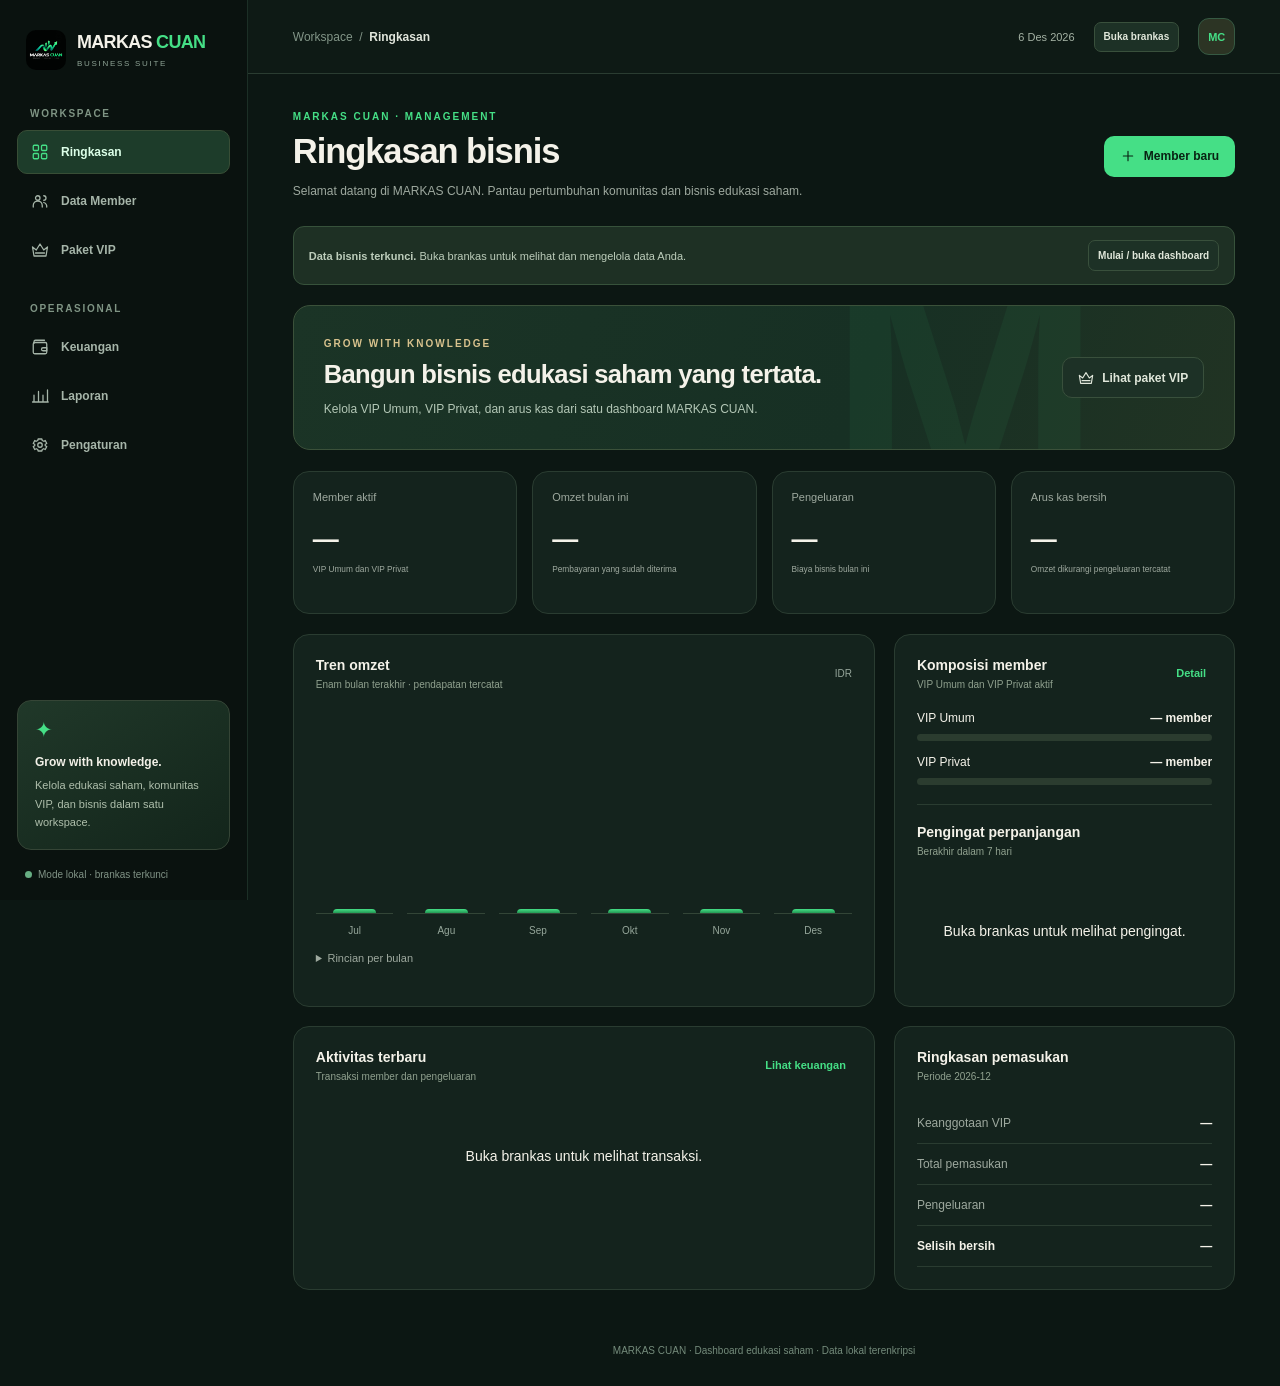
==== commit 1abd08ef: "Restore MARKAS CUAN and separate YooImprove dashboard vaults and backups" ====
--- a/markas-cuan/index.html
+++ b/markas-cuan/index.html
@@ -1,23 +1,23 @@
-<!doctype html><html lang="id"><head><meta charset="utf-8"><meta name="viewport" content="width=device-width,initial-scale=1"><meta name="theme-color" content="#fffdf8"><meta name="description" content="YOOIMPROVE — membership edukasi saham VIP Umum dan VIP Privat."><meta http-equiv="Content-Security-Policy" content="default-src 'self'; script-src 'self'; style-src 'self'; img-src 'self' data:; connect-src 'none'; object-src 'none'; base-uri 'none'; form-action 'none'"><title>YOOIMPROVE — Business Dashboard</title><link rel="stylesheet" href="style.css"><script defer src="app.js"></script></head><body><svg class="sprite" xmlns="http://www.w3.org/2000/svg" aria-hidden="true">
-<symbol id="i-grid" viewBox="0 0 24 24"><rect x="3" y="3" width="7" height="7" rx="1.4"/><rect x="14" y="3" width="7" height="7" rx="1.4"/><rect x="3" y="14" width="7" height="7" rx="1.4"/><rect x="14" y="14" width="7" height="7" rx="1.4"/></symbol>
-<symbol id="i-users" viewBox="0 0 24 24"><circle cx="9" cy="8" r="3"/><path d="M3 20v-2a6 6 0 0 1 12 0v2M17 5a3 3 0 0 1 0 6M17 14a6 6 0 0 1 4 6"/></symbol>
-<symbol id="i-crown" viewBox="0 0 24 24"><path d="M2 8l5 4 5-8 5 8 5-4-2 12H4Z"/><path d="M6 16h12"/></symbol>
-<symbol id="i-book" viewBox="0 0 24 24"><path d="M12 6c-3-2-6-2-10-1v15c4-1 7-1 10 1 3-2 6-2 10-1V5c-4-1-7-1-10 1Zm0 0v15"/></symbol>
-<symbol id="i-receipt" viewBox="0 0 24 24"><path d="M5 3h14v18l-3.5-2-3.5 2-3.5-2L5 21V3Z"/><path d="M9 8h6M9 12h6M9 16h3"/></symbol>
-<symbol id="i-chart" viewBox="0 0 24 24"><path d="M4 20V11M10 20V6M16 20v-9M22 20V4M2 20h21"/></symbol>
-<symbol id="i-settings" viewBox="0 0 24 24"><circle cx="12" cy="12" r="3"/><path d="m19 13 2 1-2 4-2-1-2 1-.5 2h-5L9 18l-2-1-2 1-2-4 2-1v-2l-2-1 2-4 2 1 2-1 .5-2h5l.5 2 2 1 2-1 2 4-2 1Z"/></symbol>
-<symbol id="i-plus" viewBox="0 0 24 24"><path d="M12 5v14M5 12h14"/></symbol>
-<symbol id="i-edit" viewBox="0 0 24 24"><path d="M4 20l4-1L20 7l-3-3L5 16l-1 4Z"/></symbol>
-<symbol id="i-trash" viewBox="0 0 24 24"><path d="M4 7h16M9 7V4h6v3M7 7l1 13h8l1-13M10 11v5M14 11v5"/></symbol>
-<symbol id="i-search" viewBox="0 0 24 24"><circle cx="10.5" cy="10.5" r="6.5"/><path d="m16 16 5 5"/></symbol>
-<symbol id="i-download" viewBox="0 0 24 24"><path d="M12 3v12m-5-5 5 5 5-5M4 17v4h16v-4"/></symbol>
-<symbol id="i-upload" viewBox="0 0 24 24"><path d="M12 16V4m-5 5 5-5 5 5M4 17v4h16v-4"/></symbol>
-<symbol id="i-check" viewBox="0 0 24 24"><path d="m4 12 5 5L20 6"/></symbol>
-<symbol id="i-close" viewBox="0 0 24 24"><path d="M5 5l14 14M19 5 5 19"/></symbol>
-<symbol id="i-menu" viewBox="0 0 24 24"><path d="M4 6h16M4 12h16M4 18h16"/></symbol>
-<symbol id="i-arrow" viewBox="0 0 24 24"><path d="M4 12h16m-7-7 7 7-7 7"/></symbol>
-<symbol id="i-wallet" viewBox="0 0 24 24"><rect x="3" y="6" width="18" height="15" rx="2"/><path d="M4 7V5a2 2 0 0 1 2-2h12M16 13h5v4h-5a2 2 0 0 1 0-4Z"/></symbol>
-<symbol id="i-calendar" viewBox="0 0 24 24"><rect x="3" y="5" width="18" height="16" rx="2"/><path d="M7 3v4M17 3v4M3 10h18"/></symbol>
-<symbol id="i-external" viewBox="0 0 24 24"><path d="M13 5h6v6M19 5l-9 9"/><path d="M19 14v5H5V5h5"/></symbol>
-<symbol id="i-alert" viewBox="0 0 24 24"><path d="M12 3 2 20h20L12 3Z"/><path d="M12 10v4M12 17h.01"/></symbol>
-</svg><div id="app"></div><div id="overlay" class="overlay"></div><dialog id="dialog"></dialog><div id="notice" role="status" aria-live="polite"></div></body></html>
+<!doctype html><html lang="id"><head><meta charset="utf-8"><meta name="viewport" content="width=device-width,initial-scale=1"><meta name="theme-color" content="#0a110d"><meta name="description" content="MARKAS CUAN — membership edukasi saham VIP Umum dan VIP Privat."><meta http-equiv="Content-Security-Policy" content="default-src 'self'; script-src 'self'; style-src 'self'; img-src 'self' data:; connect-src 'none'; object-src 'none'; base-uri 'none'; form-action 'none'"><title>MARKAS CUAN — Business Dashboard</title><link rel="stylesheet" href="style.css?v=split2"><script defer src="app.js?v=split2"></script></head><body><svg class="sprite" xmlns="http://www.w3.org/2000/svg" aria-hidden="true">
+<symbol id="i-grid" viewBox="0 0 24 24"><rect x="3" y="3" width="7" height="7" rx="1.4"/><rect x="14" y="3" width="7" height="7" rx="1.4"/><rect x="3" y="14" width="7" height="7" rx="1.4"/><rect x="14" y="14" width="7" height="7" rx="1.4"/></symbol>
+<symbol id="i-users" viewBox="0 0 24 24"><circle cx="9" cy="8" r="3"/><path d="M3 20v-2a6 6 0 0 1 12 0v2M17 5a3 3 0 0 1 0 6M17 14a6 6 0 0 1 4 6"/></symbol>
+<symbol id="i-crown" viewBox="0 0 24 24"><path d="M2 8l5 4 5-8 5 8 5-4-2 12H4Z"/><path d="M6 16h12"/></symbol>
+<symbol id="i-book" viewBox="0 0 24 24"><path d="M12 6c-3-2-6-2-10-1v15c4-1 7-1 10 1 3-2 6-2 10-1V5c-4-1-7-1-10 1Zm0 0v15"/></symbol>
+<symbol id="i-receipt" viewBox="0 0 24 24"><path d="M5 3h14v18l-3.5-2-3.5 2-3.5-2L5 21V3Z"/><path d="M9 8h6M9 12h6M9 16h3"/></symbol>
+<symbol id="i-chart" viewBox="0 0 24 24"><path d="M4 20V11M10 20V6M16 20v-9M22 20V4M2 20h21"/></symbol>
+<symbol id="i-settings" viewBox="0 0 24 24"><circle cx="12" cy="12" r="3"/><path d="m19 13 2 1-2 4-2-1-2 1-.5 2h-5L9 18l-2-1-2 1-2-4 2-1v-2l-2-1 2-4 2 1 2-1 .5-2h5l.5 2 2 1 2-1 2 4-2 1Z"/></symbol>
+<symbol id="i-plus" viewBox="0 0 24 24"><path d="M12 5v14M5 12h14"/></symbol>
+<symbol id="i-edit" viewBox="0 0 24 24"><path d="M4 20l4-1L20 7l-3-3L5 16l-1 4Z"/></symbol>
+<symbol id="i-trash" viewBox="0 0 24 24"><path d="M4 7h16M9 7V4h6v3M7 7l1 13h8l1-13M10 11v5M14 11v5"/></symbol>
+<symbol id="i-search" viewBox="0 0 24 24"><circle cx="10.5" cy="10.5" r="6.5"/><path d="m16 16 5 5"/></symbol>
+<symbol id="i-download" viewBox="0 0 24 24"><path d="M12 3v12m-5-5 5 5 5-5M4 17v4h16v-4"/></symbol>
+<symbol id="i-upload" viewBox="0 0 24 24"><path d="M12 16V4m-5 5 5-5 5 5M4 17v4h16v-4"/></symbol>
+<symbol id="i-check" viewBox="0 0 24 24"><path d="m4 12 5 5L20 6"/></symbol>
+<symbol id="i-close" viewBox="0 0 24 24"><path d="M5 5l14 14M19 5 5 19"/></symbol>
+<symbol id="i-menu" viewBox="0 0 24 24"><path d="M4 6h16M4 12h16M4 18h16"/></symbol>
+<symbol id="i-arrow" viewBox="0 0 24 24"><path d="M4 12h16m-7-7 7 7-7 7"/></symbol>
+<symbol id="i-wallet" viewBox="0 0 24 24"><rect x="3" y="6" width="18" height="15" rx="2"/><path d="M4 7V5a2 2 0 0 1 2-2h12M16 13h5v4h-5a2 2 0 0 1 0-4Z"/></symbol>
+<symbol id="i-calendar" viewBox="0 0 24 24"><rect x="3" y="5" width="18" height="16" rx="2"/><path d="M7 3v4M17 3v4M3 10h18"/></symbol>
+<symbol id="i-external" viewBox="0 0 24 24"><path d="M13 5h6v6M19 5l-9 9"/><path d="M19 14v5H5V5h5"/></symbol>
+<symbol id="i-alert" viewBox="0 0 24 24"><path d="M12 3 2 20h20L12 3Z"/><path d="M12 10v4M12 17h.01"/></symbol>
+</svg><div id="app"></div><div id="overlay" class="overlay"></div><dialog id="dialog"></dialog><div id="notice" role="status" aria-live="polite"></div></body></html>
--- a/markas-cuan/style.css
+++ b/markas-cuan/style.css
@@ -1,23 +1,11 @@
-
-:root{font-family:Inter,Manrope,-apple-system,BlinkMacSystemFont,"Segoe UI",sans-serif;--bg:#0c1713;--aside:#0a120f;--panel:#14231d;--panel2:#192c23;--inset:#101d18;--line:#2a3c31;--text:#f4f2e9;--muted:#9ea99f;--soft:#c5cec3;--gold:#45df86;--gold2:#b8ffd2;--green:#3d9b74;--red:#d77f78;--white:#fdfcf7;color:var(--text);background:var(--bg);font-size:14px}
-*{box-sizing:border-box}body{margin:0;min-width:320px}button,input,textarea,select{font:inherit}button{cursor:pointer}button:disabled{opacity:.46;cursor:not-allowed}button:focus-visible,input:focus-visible,select:focus-visible,textarea:focus-visible,a:focus-visible{outline:2px solid var(--gold);outline-offset:3px}a{color:inherit;text-decoration:none}svg.i{width:18px;height:18px;fill:none;stroke:currentColor;stroke-width:1.7;stroke-linecap:round;stroke-linejoin:round;flex:none}.sprite{position:absolute;width:0;height:0;overflow:hidden}.shell{display:flex;min-height:100vh}.sidebar{width:248px;flex:0 0 248px;background:var(--aside);border-right:1px solid #1c2f26;padding:30px 17px 20px;display:flex;flex-direction:column;position:sticky;top:0;height:100vh;z-index:30}.brand{display:flex;align-items:center;gap:11px;padding:0 9px 35px}.brand-icon{display:grid;place-items:center;flex:none;width:40px;height:40px;border-radius:12px;background:#243c2b;border:1px solid #516449;color:var(--gold);font-size:23px;font-weight:850;letter-spacing:-3px;padding-right:4px}.brand-main{font-size:21px;letter-spacing:-1px;font-weight:820;line-height:1.2}.brand-main span{color:var(--gold)}.brand-sub{font-size:9px;letter-spacing:2.2px;color:#8fa496;margin-top:5px}.side-heading{font-size:10px;letter-spacing:1.7px;color:#7f9484;font-weight:800;padding:0 13px;margin:3px 0 11px}.nav{display:grid;gap:5px;margin-bottom:28px}.nav button{background:none;border:1px solid transparent;display:flex;gap:12px;align-items:center;width:100%;padding:12px 13px;border-radius:10px;color:#a6b5a9;text-align:left;font-size:12px;font-weight:620;transition:.18s}.nav button:hover{background:#14241b;color:#fff}.nav button.active{background:#1d3c2a;border-color:#384e36;color:#dcffe8}.nav button.active svg{color:var(--gold)}.nav button em{font-style:normal;margin-left:auto;color:var(--gold);font-size:10px}.side-spacer{flex:1}.side-promo{border:1px solid #354536;border-radius:14px;padding:17px;background:linear-gradient(150deg,#203829,#13251b)}.side-promo span{color:var(--gold);font-size:21px}.side-promo b{display:block;font-size:12px;margin:13px 0 7px}.side-promo p{color:#afbfac;font-size:11px;line-height:1.7;margin:0}.side-foot{font-size:10px;color:#809386;margin-top:19px;padding:0 8px}.dot{display:inline-block;width:7px;height:7px;border-radius:50%;background:#67ae83;margin-right:6px}.main{flex:1;min-width:0}.topbar{height:74px;display:flex;justify-content:space-between;align-items:center;padding:0 clamp(20px,3.5vw,48px);border-bottom:1px solid var(--line);background:#0e1a15;gap:12px}.crumb{font-size:12px;color:#829587}.crumb b{color:#e1e6dc;font-weight:650}.top-right{display:flex;align-items:center;gap:19px;font-size:11px;color:#a4b2a4}.avatar{width:37px;height:37px;display:grid;place-items:center;border:1px solid #365a43;background:#2c3424;border-radius:11px;color:var(--gold);font-weight:850}.menu-toggle.icon-btn{display:none}.content{max-width:1530px;margin:0 auto;padding:37px clamp(20px,3.5vw,49px) 55px}.page-head{display:flex;justify-content:space-between;align-items:center;gap:16px;flex-wrap:wrap;margin-bottom:25px}.eyebrow{color:var(--gold);font-weight:800;text-transform:uppercase;letter-spacing:2px;font-size:10px;display:block;margin-bottom:10px}.page-head h1{font-size:clamp(25px,2.7vw,35px);font-weight:770;letter-spacing:-1.1px;margin:0}.page-head p{color:var(--muted);font-size:12px;margin:10px 0 0;line-height:1.7}.actions{display:flex;gap:9px;flex-wrap:wrap}.btn{display:inline-flex;align-items:center;justify-content:center;gap:8px;padding:11px 15px;min-height:41px;border-radius:10px;border:1px solid transparent;font-weight:730;font-size:12px;white-space:nowrap;transition:background .18s,transform .18s}.btn:hover:not(:disabled){transform:translateY(-1px)}.btn svg{width:16px;height:16px}.btn-gold{background:var(--gold);color:#092313}.btn-gold:hover{background:#72eda4}.btn-secondary{background:#1d3126;color:#e0e7da;border-color:#39503c}.btn-secondary:hover{background:#2a4232}.btn-danger{color:#f1a8a1;background:#3b2524;border-color:#64403d}.btn-tiny{min-height:30px;padding:6px 9px;border-radius:7px;font-size:10px}.btn-link{background:none;border:0;color:var(--gold);font-weight:700;font-size:11px;padding:6px}.card{background:var(--panel);border:1px solid var(--line);border-radius:16px}.hero{background:linear-gradient(110deg,#1b3426 0%,#173024 60%,#213323 100%);border:1px solid #3b513a;display:flex;align-items:center;justify-content:space-between;gap:20px;padding:28px 30px;border-radius:17px;margin-bottom:21px;overflow:hidden;position:relative}.hero:after{content:'Y';position:absolute;right:14%;top:-83px;font-size:330px;font-weight:850;color:#45df860d;pointer-events:none;line-height:1}.hero-content{z-index:1;position:relative}.hero small{font-weight:750;letter-spacing:2px;font-size:10px;color:#d8c28d}.hero h2{margin:10px 0;font-size:clamp(20px,2vw,27px);letter-spacing:-.7px}.hero p{font-size:12px;color:#b4c8b7;line-height:1.8;max-width:550px;margin:0}.hero .btn{z-index:1;position:relative}.demo{background:#29291c;border:1px solid #5e5639;color:#f0d9a3;border-radius:11px;padding:13px 16px;margin-bottom:20px;display:flex;justify-content:space-between;align-items:center;gap:14px;font-size:11px;line-height:1.6}.demo strong{color:var(--gold2)}.stats{display:grid;grid-template-columns:repeat(4,minmax(0,1fr));gap:15px;margin-bottom:20px}.stat{padding:19px 19px 22px;min-height:143px}.stat-top{display:flex;align-items:center;justify-content:space-between;color:#a4b6a4;font-size:11px;font-weight:600;margin-bottom:21px}.stat-top .icon-box{width:34px;height:34px;border-radius:10px;display:grid;place-items:center;background:#263d2f;color:var(--gold)}.stat-top .icon-box.green{color:#8bd6a7}.stat-top .icon-box.purple{color:#b4b2e5}.stat-value{font-size:clamp(19px,1.9vw,26px);letter-spacing:-.8px;font-weight:780;overflow-wrap:anywhere}.stat-desc{font-size:10px;color:#91a494;margin-top:8px}.cols{display:grid;grid-template-columns:minmax(0,1.45fr) minmax(280px,.85fr);gap:19px}.panel{padding:22px}.panel-head{display:flex;justify-content:space-between;align-items:center;gap:8px;margin-bottom:21px}.panel-head h3{margin:0;font-size:14px}.panel-head p{font-size:10px;color:#90a18f;margin:6px 0 0}.mini-sub{font-size:10px;color:#96a69b}.bars{display:flex;gap:14px;height:225px;align-items:end;padding-top:15px}.bar-wrap{flex:1;display:flex;align-items:center;flex-direction:column;justify-content:flex-end;gap:11px;min-width:0;height:100%}.bar-track{flex:1;display:flex;align-items:flex-end;width:100%;justify-content:center;border-bottom:1px solid #334537}.bar{background:linear-gradient(0deg,#239854,var(--gold));border-radius:6px 6px 0 0;width:min(43px,65%);min-height:3px;transition:height .3s}.bar-wrap small{color:#96a79b;font-size:10px}.split-lines{display:grid;gap:14px}.split-line{display:flex;justify-content:space-between;align-items:center;gap:10px;font-size:12px}.split-line b{font-size:12px}.track{height:6px;background:#2b3c2f;border-radius:20px;overflow:hidden;margin-top:7px}.fill{height:100%;background:#45df86;border-radius:20px}.fill.green{background:#3d9268}.divider{height:1px;background:var(--line);margin:19px 0}.recent{display:grid;gap:14px}.recent-row{display:flex;align-items:center;gap:12px;min-width:0}.recent-icon{width:35px;height:35px;flex:none;border-radius:10px;display:grid;place-items:center;background:#2b3b2b;color:var(--gold)}.recent-label{flex:1;min-width:0}.recent-label b{display:block;white-space:nowrap;overflow:hidden;text-overflow:ellipsis;font-size:11px;font-weight:650}.recent-label small{display:block;margin-top:5px;color:#899b8f;font-size:10px}.recent-amount{font-size:11px;color:#e4dfc9;font-weight:700;white-space:nowrap}.section-space{margin-top:19px}.table-scroll{overflow:auto}.table{width:100%;border-collapse:collapse;min-width:680px}.table th{font-size:10px;font-weight:750;text-transform:uppercase;letter-spacing:1px;text-align:left;color:#8fa392;padding:14px 14px;border-bottom:1px solid var(--line);white-space:nowrap}.table td{font-size:12px;padding:15px 14px;border-bottom:1px solid #26362c;white-space:nowrap}.table tbody tr:last-child td{border-bottom:none}.table tbody tr:hover{background:#1b3024}.cell-name strong{font-size:12px;display:block}.cell-name small{font-size:10px;color:#8fa18e;display:block;margin-top:4px}.pill{display:inline-flex;align-items:center;gap:5px;border-radius:7px;background:#2e402f;padding:6px 9px;color:#b4e2bd;font-size:10px;font-weight:700}.pill.warn{background:#473e28;color:#ead098}.pill.red{background:#412b2b;color:#e5a7a1}.pill.gold{background:#203e2a;color:#a3f5bf}.table-btns{display:flex;gap:6px}.toolbar{display:flex;justify-content:space-between;align-items:center;gap:12px;flex-wrap:wrap;margin-bottom:18px}.search{position:relative;max-width:380px;flex:1;min-width:200px}.search .i{position:absolute;left:13px;top:12px;color:#8fa28f}.search input{width:100%;padding-left:40px}.field,.search input,select,textarea{background:#101e17;border:1px solid #344b39;color:var(--text);border-radius:9px;min-height:41px;padding:10px 12px;outline:0;font-size:12px}.field:focus,.search input:focus,select:focus,textarea:focus{border-color:var(--gold)}input::placeholder,textarea::placeholder{color:#809384}.field:disabled{opacity:.55}.filter-group{display:flex;align-items:center;gap:9px;flex-wrap:wrap}.form-grid{display:grid;grid-template-columns:repeat(2,minmax(0,1fr));gap:14px}.form-field{display:grid;gap:7px}.form-field label{font-size:11px;color:#c0cbbc;font-weight:650}.form-field small{font-size:10px;color:#90a191}.form-field .field,.form-field select,.form-field textarea{width:100%}.full{grid-column:1/-1}.catalog{display:grid;grid-template-columns:repeat(auto-fill,minmax(220px,1fr));gap:16px}.book{overflow:hidden;display:flex;flex-direction:column}.book-art{height:150px;background:radial-gradient(circle at 72% 19%,#95805146,transparent 36%),linear-gradient(125deg,#284631,#101f18);display:flex;align-items:center;justify-content:center;border-bottom:1px solid #39503c;position:relative}.book-art:after{content:'';position:absolute;inset:15px;border:1px solid #796f494a;border-radius:6px}.book-cover{width:100px;height:125px;box-shadow:13px 11px 30px #0006;background:linear-gradient(130deg,#122017,#294934);border:1px solid #89754d;border-left:7px solid #78694a;border-radius:3px 6px 6px 3px;transform:rotate(-8deg);display:flex;flex-direction:column;justify-content:space-between;padding:12px 10px;z-index:1}.book-cover small{font-size:8px;color:var(--gold);font-weight:780;letter-spacing:.5px}.book-cover b{font-size:11px;line-height:1.35;color:#f5efd9}.book-cover em{color:#bdbb9f;font-size:7px;font-style:normal}.book-info{padding:17px;flex:1;display:flex;flex-direction:column;gap:7px}.book-info h3{margin:0;font-size:14px;min-height:35px}.book-info p{margin:0;font-size:11px;color:#9cae9e;line-height:1.65;flex:1;min-height:52px}.book-price{font-weight:820;font-size:18px;color:var(--gold);margin:6px 0 4px}.book-actions{display:flex;gap:7px;flex-wrap:wrap}.plan-grid{display:grid;grid-template-columns:repeat(2,minmax(0,1fr));gap:17px}.plan{padding:24px;position:relative;overflow:hidden}.plan.featured{border-color:#3b8756;background:linear-gradient(135deg,#253426,#14231d)}.plan .plan-icon{width:39px;height:39px;display:grid;place-items:center;border:1px solid #365a43;background:#303a26;color:var(--gold);border-radius:11px}.plan h3{font-size:18px;margin:17px 0 8px}.plan p{font-size:12px;color:#a6b7a5;line-height:1.7;margin:0}.plan-price{font-size:27px;font-weight:790;letter-spacing:-.6px;color:#a3f5bf;margin:21px 0 4px}.plan-price small{color:#a4ac9d;font-size:11px;font-weight:500}.plan ul{padding-left:19px;font-size:11px;line-height:2.5;color:#c3cec1;margin:15px 0 21px}.money{font-weight:730;color:#a3f5bf}.right{text-align:right}.muted{color:#94a697}.empty{padding:45px 18px;text-align:center}.empty .i{width:26px;height:26px;color:var(--gold)}.empty b{display:block;margin:12px 0 7px}.empty p{margin:0;font-size:11px;color:#93a797;line-height:1.6}.notice{font-size:11px;color:#bdcdbb;background:#1e3024;border:1px solid #37523b;border-radius:11px;padding:13px 15px;line-height:1.7}.finance-grid{display:grid;grid-template-columns:repeat(2,minmax(0,1fr));gap:19px}.smalltop{margin-top:22px}.link-text{color:var(--gold);overflow-wrap:anywhere}.icon-btn{display:grid;place-items:center;background:#233729;border:1px solid #3c513d;color:#d5ded2;border-radius:9px;width:35px;height:35px}.mobile-nav{display:none}.overlay{display:none}.modal{width:min(94vw,570px);max-height:90vh;background:#15241c;border:1px solid #536544;border-radius:16px;padding:0;color:var(--text);box-shadow:0 25px 95px #000a;overflow:auto}.modal::backdrop{background:#07120bd9;backdrop-filter:blur(3px)}.modal-inner{padding:25px}.modal-title{display:flex;justify-content:space-between;gap:12px;align-items:start;margin-bottom:23px}.modal-title h2{font-size:20px;margin:0;letter-spacing:-.5px}.modal-title p{font-size:11px;color:#96a997;margin:7px 0 0}.modal-footer{display:flex;justify-content:flex-end;gap:9px;margin-top:23px;padding-top:18px;border-top:1px solid var(--line)}.toast{position:fixed;bottom:25px;left:50%;transform:translate(-50%,20px);background:#e1bc76;color:#192219;border-radius:10px;padding:12px 19px;box-shadow:0 16px 50px #0008;font-size:12px;font-weight:760;z-index:100;opacity:0;pointer-events:none;transition:.2s;max-width:90vw;text-align:center}.toast.show{opacity:1;transform:translate(-50%,0)}.toast.error{background:#ca7c74;color:#fff}.foot{text-align:center;color:#748b7b;font-size:10px;padding:0 20px 30px}.storefront{min-height:100vh;background:radial-gradient(circle at 82% 12%,#243c2b,transparent 40%),#0b1511}.store-header{height:83px;max-width:1150px;margin:auto;padding:18px 24px;display:flex;align-items:center;justify-content:space-between}.store-hero{max-width:1150px;margin:auto;padding:84px 24px 65px;text-align:center}.store-hero h1{font-size:clamp(38px,6vw,67px);letter-spacing:-2.6px;line-height:1.13;margin:12px auto 18px;max-width:830px}.store-hero h1 span{color:var(--gold)}.store-hero p{max-width:600px;margin:0 auto 26px;color:#a6b9aa;font-size:14px;line-height:1.9}.store-content{max-width:1150px;margin:auto;padding:0 24px 80px}.store-content h2{font-size:25px;margin:0 0 22px}.store-note{margin:20px 0 0;text-align:center;color:#8ea091;font-size:11px}.store-footer{border-top:1px solid #2b3c30;text-align:center;padding:27px;color:#809183;font-size:11px}
-@media(max-width:1180px){.sidebar{width:210px;flex-basis:210px}.stats{grid-template-columns:repeat(2,minmax(0,1fr))}.cols{grid-template-columns:minmax(0,1.3fr) minmax(240px,1fr)}}
-@media(max-width:850px){.sidebar{position:fixed;left:0;transform:translateX(-110%);transition:transform .2s;width:250px;z-index:51}.sidebar.open{transform:translateX(0)}.overlay.active{display:block;position:fixed;inset:0;background:#000a;z-index:50}.menu-toggle.icon-btn{display:grid}.cols,.finance-grid{grid-template-columns:1fr}.content{max-width:770px}.topbar{height:65px}}
-@media(max-width:620px){:root{font-size:13px}.topbar{padding:0 16px}.top-right span{display:none}.content{padding:25px 15px 70px}.hero{padding:22px 18px;flex-direction:column;align-items:start}.stats{gap:10px}.stat{padding:14px;min-height:130px}.stat-top{margin-bottom:17px;font-size:10px}.stat-value{font-size:20px}.panel{padding:18px}.page-head h1{font-size:26px}.page-head .actions{width:100%}.page-head .actions .btn{flex:1}.plan-grid,.form-grid{grid-template-columns:1fr}.full{grid-column:auto}.catalog{grid-template-columns:repeat(2,minmax(0,1fr));gap:10px}.book-art{height:123px}.book-cover{width:78px;height:102px}.book-cover b{font-size:9px}.book-info{padding:12px}.book-info h3{font-size:12px}.book-info p{font-size:10px}.book-price{font-size:15px}.book-actions .btn{padding:8px;font-size:10px}.mobile-nav{display:flex;position:fixed;bottom:0;left:0;right:0;padding:5px 4px calc(5px + env(safe-area-inset-bottom));height:calc(65px + env(safe-area-inset-bottom));z-index:25;background:#0a120f;border-top:1px solid #2b4332;justify-content:space-around}.mobile-nav button{flex:1;display:flex;flex-direction:column;gap:4px;justify-content:center;align-items:center;border:0;background:none;color:#91a391;font-size:9px}.mobile-nav button.active{color:var(--gold)}.mobile-nav button svg{width:19px;height:19px}.foot{padding-bottom:95px}.toast{bottom:85px}.demo{align-items:start;flex-direction:column}.store-hero{padding:58px 18px 44px}.store-header{padding:12px 18px}.store-hero h1{font-size:38px;letter-spacing:-1.2px}.store-content{padding:0 16px 70px}}
-@media print{.sidebar,.topbar,.mobile-nav,.actions,.btn,.foot,.modal,.toast,.overlay{display:none!important}.content{padding:0}.card{break-inside:avoid}.shell{display:block}}
-
-/* MARKAS CUAN additions retain the YooImprove dashboard layout. */
-.brand img{width:40px;height:40px;object-fit:cover;border-radius:10px}.brand-main{font-size:18px;letter-spacing:-.7px}.brand-sub{font-size:8px;letter-spacing:1.7px}.top-left{display:flex;align-items:center;gap:13px}.hero:after{content:'M'}.side-promo span{color:var(--gold)}.head-date{white-space:nowrap}.content> .section-head{display:flex;justify-content:space-between;align-items:center;gap:16px;flex-wrap:wrap;margin-bottom:25px}.section-head h1{font-size:clamp(25px,2.7vw,35px);letter-spacing:-1.1px;margin:0}.section-head p{color:var(--muted);font-size:12px;margin:10px 0 0;line-height:1.7}.section-head .eyebrow{margin-bottom:10px}.grid{display:grid;grid-template-columns:repeat(4,minmax(0,1fr));gap:15px}.grid.stats{margin-bottom:20px}.stats .card{padding:19px;min-height:143px}.stats .card>small{display:block;color:var(--muted);font-size:11px;margin-bottom:21px}.stats .stat{padding:0;min-height:0;font-size:26px;font-weight:780;letter-spacing:-.8px;overflow-wrap:anywhere}.stats .card p{margin:8px 0 0;font-size:10px;color:var(--muted)}.split{display:grid;grid-template-columns:minmax(0,1.45fr) minmax(280px,.85fr);gap:19px;margin-top:19px}.split>.card,.content>.card{padding:22px}.split h3,.content>.card h3{font-size:14px;margin:0 0 8px}.split p{font-size:12px;color:var(--muted);line-height:1.8}.rows>div{display:flex;justify-content:space-between;gap:14px;padding:13px 0;border-bottom:1px solid var(--line);font-size:12px}.rows span{color:var(--muted)}.table-wrap{overflow:auto}.table td small{display:block;color:var(--muted);margin-top:6px;font-size:10px}.filters{display:flex;gap:12px;flex-wrap:wrap;margin-bottom:18px}.filters label{flex:1;min-width:160px}.tag{display:inline-block;background:#203e2a;color:#a3f5bf;font-size:10px;padding:6px 9px;border-radius:7px;align-self:start}.plan{display:flex;flex-direction:column}.plan.best{border-color:#3b8756;background:linear-gradient(135deg,#233e2a,#14231d)}.plan del{color:var(--muted);font-size:12px;margin-top:20px}.plan .price{font-size:27px;font-weight:790;color:#a3f5bf;margin:6px 0}.plan ul{flex:1}.plan>.btn{align-self:start}.note{font-size:11px;color:#bdcdbb;background:#1e3024;border:1px solid #37523b;border-radius:11px;padding:13px 15px;line-height:1.7;margin:18px 0}.gate{padding:6px}.gate h2{margin:0 0 10px}.gate p{color:var(--muted);font-size:12px;line-height:1.8}.gate form{display:grid;gap:15px}.gate-top{display:flex;justify-content:space-between;align-items:center;gap:10px}.locked-banner{display:flex;justify-content:space-between;gap:15px;align-items:center;margin:0 0 20px}.locked-banner p{margin:0}.form-grid label,.filters label,.actions label,.gate label,.split label{display:grid;gap:7px;font-size:11px;color:#c0cbbc}input,select,textarea{width:100%;min-width:0;background:#101e17;border:1px solid #344b39;color:var(--text);border-radius:9px;min-height:41px;padding:10px 12px;font-size:12px}input:focus-visible{outline:2px solid var(--gold)}input[type=month]{width:150px}.full{grid-column:1/-1}dialog{width:min(94vw,570px);max-height:90vh;background:#15241c;border:1px solid #536544;border-radius:16px;padding:25px;color:var(--text);overflow:auto}dialog::backdrop{background:#07120bd9;backdrop-filter:blur(3px)}dialog .actions{justify-content:flex-end;margin-top:23px}.error,.danger{color:#efb4ac}.error{font-size:12px;line-height:1.6}#notice{position:fixed;bottom:25px;left:50%;transform:translateX(-50%);background:#b8ffd2;color:#092313;border-radius:10px;padding:12px 19px;font-size:12px;z-index:100;max-width:90vw;display:none}#notice.show{display:block}.summary-track{accent-color:#45df86;width:100%;height:7px;border:0;border-radius:20px;margin-top:8px}.summary-track::-webkit-progress-bar{background:#2b3c2f;border-radius:20px}.summary-track::-webkit-progress-value{background:#45df86;border-radius:20px}.receipt-out{color:#e6a49d}.bars{height:225px}.bar{background:linear-gradient(0deg,#239854,#45df86)}.h0{height:2%}.h1{height:10%}.h2{height:20%}.h3{height:30%}.h4{height:40%}.h5{height:50%}.h6{height:60%}.h7{height:70%}.h8{height:80%}.h9{height:90%}.h10{height:100%}.report-space{margin-top:20px}details{font-size:11px;color:var(--muted);margin-top:16px}details summary{cursor:pointer}details .rows{margin-top:10px}
-@media(max-width:1180px){.grid{grid-template-columns:repeat(2,minmax(0,1fr))}}@media(max-width:850px){.split{grid-template-columns:1fr}.top-right{gap:8px}}@media(max-width:620px){.grid{gap:10px}.plan-grid{grid-template-columns:1fr}.grid.stats{grid-template-columns:repeat(2,minmax(0,1fr))}.stats .card{padding:14px;min-height:130px}.stats .stat{font-size:20px}.split>.card,.content>.card{padding:18px}.locked-banner{align-items:start;flex-direction:column}.section-head .actions{width:100%}.section-head .actions .btn{flex:1}.top-right .btn{font-size:10px;padding:8px}.form-grid{grid-template-columns:1fr}.full{grid-column:auto}#notice{bottom:85px}.brand-main{font-size:18px}.content>.section-head{align-items:start}.table td .actions{flex-wrap:nowrap}}
 
+:root{font-family:Inter,Manrope,-apple-system,BlinkMacSystemFont,"Segoe UI",sans-serif;--bg:#0c1713;--aside:#0a120f;--panel:#14231d;--panel2:#192c23;--inset:#101d18;--line:#2a3c31;--text:#f4f2e9;--muted:#9ea99f;--soft:#c5cec3;--gold:#45df86;--gold2:#b8ffd2;--green:#3d9b74;--red:#d77f78;--white:#fdfcf7;color:var(--text);background:var(--bg);font-size:14px}
+*{box-sizing:border-box}body{margin:0;min-width:320px}button,input,textarea,select{font:inherit}button{cursor:pointer}button:disabled{opacity:.46;cursor:not-allowed}button:focus-visible,input:focus-visible,select:focus-visible,textarea:focus-visible,a:focus-visible{outline:2px solid var(--gold);outline-offset:3px}a{color:inherit;text-decoration:none}svg.i{width:18px;height:18px;fill:none;stroke:currentColor;stroke-width:1.7;stroke-linecap:round;stroke-linejoin:round;flex:none}.sprite{position:absolute;width:0;height:0;overflow:hidden}.shell{display:flex;min-height:100vh}.sidebar{width:248px;flex:0 0 248px;background:var(--aside);border-right:1px solid #1c2f26;padding:30px 17px 20px;display:flex;flex-direction:column;position:sticky;top:0;height:100vh;z-index:30}.brand{display:flex;align-items:center;gap:11px;padding:0 9px 35px}.brand-icon{display:grid;place-items:center;flex:none;width:40px;height:40px;border-radius:12px;background:#243c2b;border:1px solid #516449;color:var(--gold);font-size:23px;font-weight:850;letter-spacing:-3px;padding-right:4px}.brand-main{font-size:21px;letter-spacing:-1px;font-weight:820;line-height:1.2}.brand-main span{color:var(--gold)}.brand-sub{font-size:9px;letter-spacing:2.2px;color:#8fa496;margin-top:5px}.side-heading{font-size:10px;letter-spacing:1.7px;color:#7f9484;font-weight:800;padding:0 13px;margin:3px 0 11px}.nav{display:grid;gap:5px;margin-bottom:28px}.nav button{background:none;border:1px solid transparent;display:flex;gap:12px;align-items:center;width:100%;padding:12px 13px;border-radius:10px;color:#a6b5a9;text-align:left;font-size:12px;font-weight:620;transition:.18s}.nav button:hover{background:#14241b;color:#fff}.nav button.active{background:#1d3c2a;border-color:#384e36;color:#dcffe8}.nav button.active svg{color:var(--gold)}.nav button em{font-style:normal;margin-left:auto;color:var(--gold);font-size:10px}.side-spacer{flex:1}.side-promo{border:1px solid #354536;border-radius:14px;padding:17px;background:linear-gradient(150deg,#203829,#13251b)}.side-promo span{color:var(--gold);font-size:21px}.side-promo b{display:block;font-size:12px;margin:13px 0 7px}.side-promo p{color:#afbfac;font-size:11px;line-height:1.7;margin:0}.side-foot{font-size:10px;color:#809386;margin-top:19px;padding:0 8px}.dot{display:inline-block;width:7px;height:7px;border-radius:50%;background:#67ae83;margin-right:6px}.main{flex:1;min-width:0}.topbar{height:74px;display:flex;justify-content:space-between;align-items:center;padding:0 clamp(20px,3.5vw,48px);border-bottom:1px solid var(--line);background:#0e1a15;gap:12px}.crumb{font-size:12px;color:#829587}.crumb b{color:#e1e6dc;font-weight:650}.top-right{display:flex;align-items:center;gap:19px;font-size:11px;color:#a4b2a4}.avatar{width:37px;height:37px;display:grid;place-items:center;border:1px solid #365a43;background:#2c3424;border-radius:11px;color:var(--gold);font-weight:850}.menu-toggle.icon-btn{display:none}.content{max-width:1530px;margin:0 auto;padding:37px clamp(20px,3.5vw,49px) 55px}.page-head{display:flex;justify-content:space-between;align-items:center;gap:16px;flex-wrap:wrap;margin-bottom:25px}.eyebrow{color:var(--gold);font-weight:800;text-transform:uppercase;letter-spacing:2px;font-size:10px;display:block;margin-bottom:10px}.page-head h1{font-size:clamp(25px,2.7vw,35px);font-weight:770;letter-spacing:-1.1px;margin:0}.page-head p{color:var(--muted);font-size:12px;margin:10px 0 0;line-height:1.7}.actions{display:flex;gap:9px;flex-wrap:wrap}.btn{display:inline-flex;align-items:center;justify-content:center;gap:8px;padding:11px 15px;min-height:41px;border-radius:10px;border:1px solid transparent;font-weight:730;font-size:12px;white-space:nowrap;transition:background .18s,transform .18s}.btn:hover:not(:disabled){transform:translateY(-1px)}.btn svg{width:16px;height:16px}.btn-gold{background:var(--gold);color:#092313}.btn-gold:hover{background:#72eda4}.btn-secondary{background:#1d3126;color:#e0e7da;border-color:#39503c}.btn-secondary:hover{background:#2a4232}.btn-danger{color:#f1a8a1;background:#3b2524;border-color:#64403d}.btn-tiny{min-height:30px;padding:6px 9px;border-radius:7px;font-size:10px}.btn-link{background:none;border:0;color:var(--gold);font-weight:700;font-size:11px;padding:6px}.card{background:var(--panel);border:1px solid var(--line);border-radius:16px}.hero{background:linear-gradient(110deg,#1b3426 0%,#173024 60%,#213323 100%);border:1px solid #3b513a;display:flex;align-items:center;justify-content:space-between;gap:20px;padding:28px 30px;border-radius:17px;margin-bottom:21px;overflow:hidden;position:relative}.hero:after{content:'Y';position:absolute;right:14%;top:-83px;font-size:330px;font-weight:850;color:#45df860d;pointer-events:none;line-height:1}.hero-content{z-index:1;position:relative}.hero small{font-weight:750;letter-spacing:2px;font-size:10px;color:#d8c28d}.hero h2{margin:10px 0;font-size:clamp(20px,2vw,27px);letter-spacing:-.7px}.hero p{font-size:12px;color:#b4c8b7;line-height:1.8;max-width:550px;margin:0}.hero .btn{z-index:1;position:relative}.demo{background:#29291c;border:1px solid #5e5639;color:#f0d9a3;border-radius:11px;padding:13px 16px;margin-bottom:20px;display:flex;justify-content:space-between;align-items:center;gap:14px;font-size:11px;line-height:1.6}.demo strong{color:var(--gold2)}.stats{display:grid;grid-template-columns:repeat(4,minmax(0,1fr));gap:15px;margin-bottom:20px}.stat{padding:19px 19px 22px;min-height:143px}.stat-top{display:flex;align-items:center;justify-content:space-between;color:#a4b6a4;font-size:11px;font-weight:600;margin-bottom:21px}.stat-top .icon-box{width:34px;height:34px;border-radius:10px;display:grid;place-items:center;background:#263d2f;color:var(--gold)}.stat-top .icon-box.green{color:#8bd6a7}.stat-top .icon-box.purple{color:#b4b2e5}.stat-value{font-size:clamp(19px,1.9vw,26px);letter-spacing:-.8px;font-weight:780;overflow-wrap:anywhere}.stat-desc{font-size:10px;color:#91a494;margin-top:8px}.cols{display:grid;grid-template-columns:minmax(0,1.45fr) minmax(280px,.85fr);gap:19px}.panel{padding:22px}.panel-head{display:flex;justify-content:space-between;align-items:center;gap:8px;margin-bottom:21px}.panel-head h3{margin:0;font-size:14px}.panel-head p{font-size:10px;color:#90a18f;margin:6px 0 0}.mini-sub{font-size:10px;color:#96a69b}.bars{display:flex;gap:14px;height:225px;align-items:end;padding-top:15px}.bar-wrap{flex:1;display:flex;align-items:center;flex-direction:column;justify-content:flex-end;gap:11px;min-width:0;height:100%}.bar-track{flex:1;display:flex;align-items:flex-end;width:100%;justify-content:center;border-bottom:1px solid #334537}.bar{background:linear-gradient(0deg,#239854,var(--gold));border-radius:6px 6px 0 0;width:min(43px,65%);min-height:3px;transition:height .3s}.bar-wrap small{color:#96a79b;font-size:10px}.split-lines{display:grid;gap:14px}.split-line{display:flex;justify-content:space-between;align-items:center;gap:10px;font-size:12px}.split-line b{font-size:12px}.track{height:6px;background:#2b3c2f;border-radius:20px;overflow:hidden;margin-top:7px}.fill{height:100%;background:#45df86;border-radius:20px}.fill.green{background:#3d9268}.divider{height:1px;background:var(--line);margin:19px 0}.recent{display:grid;gap:14px}.recent-row{display:flex;align-items:center;gap:12px;min-width:0}.recent-icon{width:35px;height:35px;flex:none;border-radius:10px;display:grid;place-items:center;background:#2b3b2b;color:var(--gold)}.recent-label{flex:1;min-width:0}.recent-label b{display:block;white-space:nowrap;overflow:hidden;text-overflow:ellipsis;font-size:11px;font-weight:650}.recent-label small{display:block;margin-top:5px;color:#899b8f;font-size:10px}.recent-amount{font-size:11px;color:#e4dfc9;font-weight:700;white-space:nowrap}.section-space{margin-top:19px}.table-scroll{overflow:auto}.table{width:100%;border-collapse:collapse;min-width:680px}.table th{font-size:10px;font-weight:750;text-transform:uppercase;letter-spacing:1px;text-align:left;color:#8fa392;padding:14px 14px;border-bottom:1px solid var(--line);white-space:nowrap}.table td{font-size:12px;padding:15px 14px;border-bottom:1px solid #26362c;white-space:nowrap}.table tbody tr:last-child td{border-bottom:none}.table tbody tr:hover{background:#1b3024}.cell-name strong{font-size:12px;display:block}.cell-name small{font-size:10px;color:#8fa18e;display:block;margin-top:4px}.pill{display:inline-flex;align-items:center;gap:5px;border-radius:7px;background:#2e402f;padding:6px 9px;color:#b4e2bd;font-size:10px;font-weight:700}.pill.warn{background:#473e28;color:#ead098}.pill.red{background:#412b2b;color:#e5a7a1}.pill.gold{background:#203e2a;color:#a3f5bf}.table-btns{display:flex;gap:6px}.toolbar{display:flex;justify-content:space-between;align-items:center;gap:12px;flex-wrap:wrap;margin-bottom:18px}.search{position:relative;max-width:380px;flex:1;min-width:200px}.search .i{position:absolute;left:13px;top:12px;color:#8fa28f}.search input{width:100%;padding-left:40px}.field,.search input,select,textarea{background:#101e17;border:1px solid #344b39;color:var(--text);border-radius:9px;min-height:41px;padding:10px 12px;outline:0;font-size:12px}.field:focus,.search input:focus,select:focus,textarea:focus{border-color:var(--gold)}input::placeholder,textarea::placeholder{color:#809384}.field:disabled{opacity:.55}.filter-group{display:flex;align-items:center;gap:9px;flex-wrap:wrap}.form-grid{display:grid;grid-template-columns:repeat(2,minmax(0,1fr));gap:14px}.form-field{display:grid;gap:7px}.form-field label{font-size:11px;color:#c0cbbc;font-weight:650}.form-field small{font-size:10px;color:#90a191}.form-field .field,.form-field select,.form-field textarea{width:100%}.full{grid-column:1/-1}.catalog{display:grid;grid-template-columns:repeat(auto-fill,minmax(220px,1fr));gap:16px}.book{overflow:hidden;display:flex;flex-direction:column}.book-art{height:150px;background:radial-gradient(circle at 72% 19%,#95805146,transparent 36%),linear-gradient(125deg,#284631,#101f18);display:flex;align-items:center;justify-content:center;border-bottom:1px solid #39503c;position:relative}.book-art:after{content:'';position:absolute;inset:15px;border:1px solid #796f494a;border-radius:6px}.book-cover{width:100px;height:125px;box-shadow:13px 11px 30px #0006;background:linear-gradient(130deg,#122017,#294934);border:1px solid #89754d;border-left:7px solid #78694a;border-radius:3px 6px 6px 3px;transform:rotate(-8deg);display:flex;flex-direction:column;justify-content:space-between;padding:12px 10px;z-index:1}.book-cover small{font-size:8px;color:var(--gold);font-weight:780;letter-spacing:.5px}.book-cover b{font-size:11px;line-height:1.35;color:#f5efd9}.book-cover em{color:#bdbb9f;font-size:7px;font-style:normal}.book-info{padding:17px;flex:1;display:flex;flex-direction:column;gap:7px}.book-info h3{margin:0;font-size:14px;min-height:35px}.book-info p{margin:0;font-size:11px;color:#9cae9e;line-height:1.65;flex:1;min-height:52px}.book-price{font-weight:820;font-size:18px;color:var(--gold);margin:6px 0 4px}.book-actions{display:flex;gap:7px;flex-wrap:wrap}.plan-grid{display:grid;grid-template-columns:repeat(2,minmax(0,1fr));gap:17px}.plan{padding:24px;position:relative;overflow:hidden}.plan.featured{border-color:#3b8756;background:linear-gradient(135deg,#253426,#14231d)}.plan .plan-icon{width:39px;height:39px;display:grid;place-items:center;border:1px solid #365a43;background:#303a26;color:var(--gold);border-radius:11px}.plan h3{font-size:18px;margin:17px 0 8px}.plan p{font-size:12px;color:#a6b7a5;line-height:1.7;margin:0}.plan-price{font-size:27px;font-weight:790;letter-spacing:-.6px;color:#a3f5bf;margin:21px 0 4px}.plan-price small{color:#a4ac9d;font-size:11px;font-weight:500}.plan ul{padding-left:19px;font-size:11px;line-height:2.5;color:#c3cec1;margin:15px 0 21px}.money{font-weight:730;color:#a3f5bf}.right{text-align:right}.muted{color:#94a697}.empty{padding:45px 18px;text-align:center}.empty .i{width:26px;height:26px;color:var(--gold)}.empty b{display:block;margin:12px 0 7px}.empty p{margin:0;font-size:11px;color:#93a797;line-height:1.6}.notice{font-size:11px;color:#bdcdbb;background:#1e3024;border:1px solid #37523b;border-radius:11px;padding:13px 15px;line-height:1.7}.finance-grid{display:grid;grid-template-columns:repeat(2,minmax(0,1fr));gap:19px}.smalltop{margin-top:22px}.link-text{color:var(--gold);overflow-wrap:anywhere}.icon-btn{display:grid;place-items:center;background:#233729;border:1px solid #3c513d;color:#d5ded2;border-radius:9px;width:35px;height:35px}.mobile-nav{display:none}.overlay{display:none}.modal{width:min(94vw,570px);max-height:90vh;background:#15241c;border:1px solid #536544;border-radius:16px;padding:0;color:var(--text);box-shadow:0 25px 95px #000a;overflow:auto}.modal::backdrop{background:#07120bd9;backdrop-filter:blur(3px)}.modal-inner{padding:25px}.modal-title{display:flex;justify-content:space-between;gap:12px;align-items:start;margin-bottom:23px}.modal-title h2{font-size:20px;margin:0;letter-spacing:-.5px}.modal-title p{font-size:11px;color:#96a997;margin:7px 0 0}.modal-footer{display:flex;justify-content:flex-end;gap:9px;margin-top:23px;padding-top:18px;border-top:1px solid var(--line)}.toast{position:fixed;bottom:25px;left:50%;transform:translate(-50%,20px);background:#e1bc76;color:#192219;border-radius:10px;padding:12px 19px;box-shadow:0 16px 50px #0008;font-size:12px;font-weight:760;z-index:100;opacity:0;pointer-events:none;transition:.2s;max-width:90vw;text-align:center}.toast.show{opacity:1;transform:translate(-50%,0)}.toast.error{background:#ca7c74;color:#fff}.foot{text-align:center;color:#748b7b;font-size:10px;padding:0 20px 30px}.storefront{min-height:100vh;background:radial-gradient(circle at 82% 12%,#243c2b,transparent 40%),#0b1511}.store-header{height:83px;max-width:1150px;margin:auto;padding:18px 24px;display:flex;align-items:center;justify-content:space-between}.store-hero{max-width:1150px;margin:auto;padding:84px 24px 65px;text-align:center}.store-hero h1{font-size:clamp(38px,6vw,67px);letter-spacing:-2.6px;line-height:1.13;margin:12px auto 18px;max-width:830px}.store-hero h1 span{color:var(--gold)}.store-hero p{max-width:600px;margin:0 auto 26px;color:#a6b9aa;font-size:14px;line-height:1.9}.store-content{max-width:1150px;margin:auto;padding:0 24px 80px}.store-content h2{font-size:25px;margin:0 0 22px}.store-note{margin:20px 0 0;text-align:center;color:#8ea091;font-size:11px}.store-footer{border-top:1px solid #2b3c30;text-align:center;padding:27px;color:#809183;font-size:11px}
+@media(max-width:1180px){.sidebar{width:210px;flex-basis:210px}.stats{grid-template-columns:repeat(2,minmax(0,1fr))}.cols{grid-template-columns:minmax(0,1.3fr) minmax(240px,1fr)}}
+@media(max-width:850px){.sidebar{position:fixed;left:0;transform:translateX(-110%);transition:transform .2s;width:250px;z-index:51}.sidebar.open{transform:translateX(0)}.overlay.active{display:block;position:fixed;inset:0;background:#000a;z-index:50}.menu-toggle.icon-btn{display:grid}.cols,.finance-grid{grid-template-columns:1fr}.content{max-width:770px}.topbar{height:65px}}
+@media(max-width:620px){:root{font-size:13px}.topbar{padding:0 16px}.top-right span{display:none}.content{padding:25px 15px 70px}.hero{padding:22px 18px;flex-direction:column;align-items:start}.stats{gap:10px}.stat{padding:14px;min-height:130px}.stat-top{margin-bottom:17px;font-size:10px}.stat-value{font-size:20px}.panel{padding:18px}.page-head h1{font-size:26px}.page-head .actions{width:100%}.page-head .actions .btn{flex:1}.plan-grid,.form-grid{grid-template-columns:1fr}.full{grid-column:auto}.catalog{grid-template-columns:repeat(2,minmax(0,1fr));gap:10px}.book-art{height:123px}.book-cover{width:78px;height:102px}.book-cover b{font-size:9px}.book-info{padding:12px}.book-info h3{font-size:12px}.book-info p{font-size:10px}.book-price{font-size:15px}.book-actions .btn{padding:8px;font-size:10px}.mobile-nav{display:flex;position:fixed;bottom:0;left:0;right:0;padding:5px 4px calc(5px + env(safe-area-inset-bottom));height:calc(65px + env(safe-area-inset-bottom));z-index:25;background:#0a120f;border-top:1px solid #2b4332;justify-content:space-around}.mobile-nav button{flex:1;display:flex;flex-direction:column;gap:4px;justify-content:center;align-items:center;border:0;background:none;color:#91a391;font-size:9px}.mobile-nav button.active{color:var(--gold)}.mobile-nav button svg{width:19px;height:19px}.foot{padding-bottom:95px}.toast{bottom:85px}.demo{align-items:start;flex-direction:column}.store-hero{padding:58px 18px 44px}.store-header{padding:12px 18px}.store-hero h1{font-size:38px;letter-spacing:-1.2px}.store-content{padding:0 16px 70px}}
+@media print{.sidebar,.topbar,.mobile-nav,.actions,.btn,.foot,.modal,.toast,.overlay{display:none!important}.content{padding:0}.card{break-inside:avoid}.shell{display:block}}
 
-/* YooImprove premium light-theme override */
-:root{--bg:#f8f7f2;--aside:#fffdf8;--panel:#ffffff;--panel2:#f5f6f0;--inset:#f4f5ef;--line:#e7e8df;--text:#173629;--muted:#728176;--soft:#516b5b;--gold:#b78b36;--gold2:#dcba70;--green:#155a3d;--red:#b64e43;--white:#fffdfa;color:var(--text);background:var(--bg)}
-body{background:var(--bg);color:var(--text)}
-.sidebar{background:#fffdf8;border-right:1px solid #e4e7dc;box-shadow:5px 0 28px #123b2310}
-.brand{gap:11px}.brand-symbol{position:relative;width:43px;height:43px;border-radius:12px;background:linear-gradient(145deg,#f4e6c3,#fffefa);border:1px solid #e4cea4;display:flex;align-items:end;justify-content:center;gap:3px;padding:10px 8px}.brand-symbol i{width:6px;border-radius:2px 2px 0 0;background:linear-gradient(#c9a153,#135739);height:13px}.brand-symbol i:nth-child(2){height:19px}.brand-symbol i:nth-child(3){height:25px}.brand-symbol b{position:absolute;top:-3px;right:-4px;font-size:22px;color:#a6751f}.brand-main{color:#143d2c;font-size:21px}.brand-main span{color:#b38228}.brand-sub{color:#7a8e7c}.side-heading,.side-foot{color:#85978b}.sidebar .nav button{color:#496358}.sidebar .nav button:hover{background:#f2f5ed;color:#173f2d}.sidebar .nav button.active{background:#ecf4eb;border-color:#d7e5d6;color:#145338}.sidebar .nav button.active svg{color:#ac7e24}.side-promo{background:linear-gradient(140deg,#f8f4e9,#eff3e8);border-color:#e5dec9}.side-promo b{color:#204232}.side-promo p{color:#697d6c}.topbar{background:#fff;border-color:#e5e9e0}.crumb{color:#8a9b8f}.crumb b,.top-right{color:#395b48}.avatar{background:#edf5ea;border-color:#dae8d9;color:#9d7223}.section-head h1{color:#183a29}.section-head p{color:#788b7d}.eyebrow{color:#a67a24}
-.btn-gold{background:#19593e;color:#fff}.btn-gold:hover{background:#24704f}.btn-secondary{background:#fff;color:#215139;border-color:#d8e5d9}.btn-secondary:hover{background:#f0f7ee}.btn-danger{background:#fff2ef;color:#ae4c43;border-color:#f0d5ce}.btn-link{color:#176e46}
-.card{background:#fff;border-color:#e7ebe2;box-shadow:0 8px 32px #16392309}.hero{background:linear-gradient(113deg,#fffdf6 0%,#f2f5eb 64%,#e8f0e5);border-color:#e3e6d7;color:#173d2b}.hero:after{content:'Y';top:-87px;right:13%;color:#bd9c5220}.hero small{color:#a87d28}.hero h2{color:#1e4d36}.hero p{color:#60796a}.stats .card>small,.stats .card p,.panel-head p,.rows span,.plan small,.plan del{color:#7b8d80}.stats .stat{color:#1c4530}.panel-head h3{color:#173b29}.bar-track{border-color:#e1e6dd}.bar{background:linear-gradient(0deg,#88bc98,#217c4f)}.recent-icon{background:#edf5e9;color:#327954}.recent-amount,.money{color:#1c6242}.table th{color:#71887a}.table td{border-color:#edf0e8}.table tbody tr:hover{background:#f8faf4}.pill{background:#edf4ed;color:#215f40}.pill.gold{background:#f7f0df;color:#957022}.pill.warn{background:#fff3df;color:#a26d22}.pill.red{background:#fdebe7;color:#b75549}
-input,select,textarea,.field,.search input{color:#214c34;background:#fff;border-color:#dce6dc}input::placeholder,textarea::placeholder{color:#92a297}.note,.notice{background:#f3f6ee;border-color:#dce7d7;color:#557260}.tag{background:#f8f1dd;color:#987021}.plan.best{background:linear-gradient(145deg,#f8f7ed,#eaf3e7);border-color:#d1ddc8}.plan .price{color:#18573b}.plan ul{color:#5e7969}.plan-value{color:#a17622;font-weight:720}.price-spacer{height:16px;margin-top:20px}.plan del{min-height:16px}dialog{background:#fffdf9;color:#193b29;border-color:#e5e5d8}dialog::backdrop{background:#07150cc4}.gate p,.form-grid label,.filters label,.actions label,.gate label,.split label{color:#637d6a}.summary-track{accent-color:#258454}.summary-track::-webkit-progress-bar{background:#e4eee3}.summary-track::-webkit-progress-value{background:#27814e}.mobile-nav{background:#fff;border-color:#e1e9df}.mobile-nav button{color:#788b7b}.mobile-nav button.active{color:#a47a24}.foot{color:#92a298}
-.ebook-intro{background:linear-gradient(115deg,#fff 0%,#f6f5ea 55%,#e7f2e7 100%);border:1px solid #e8e6d6;border-radius:18px;padding:28px 30px;margin-bottom:22px;display:flex;gap:20px;align-items:center;justify-content:space-between}.ebook-intro h2{font-family:Georgia,serif;font-size:clamp(23px,3vw,36px);font-weight:600;color:#0f4228;margin:5px 0 9px}.ebook-intro p{font-size:12px;line-height:1.8;color:#677a6b;max-width:650px;margin:0}.ebook-grid{display:grid;grid-template-columns:repeat(4,minmax(0,1fr));gap:17px}.ebook-card{overflow:hidden;min-width:0}.ebook-art{height:236px;display:grid;place-items:center;position:relative;background:radial-gradient(circle at 80% 15%,#f6e9cb,transparent 47%),linear-gradient(140deg,#f2f2e8,#e5eddf);border-bottom:1px solid #e6e9dc;overflow:hidden}.ebook-art.teknikal{background:radial-gradient(circle at 80% 10%,#e8e7d9,transparent 44%),linear-gradient(145deg,#f9f6ed,#dfeae2)}.ebook-art.bandarmology{background:radial-gradient(circle at 20% 10%,#e4d6b8,transparent 48%),linear-gradient(140deg,#eeeae0,#dae8df)}.ebook-art.paket{background:linear-gradient(145deg,#ecf2e8,#f4e9d2)}.ebook-cover{width:136px;height:188px;position:relative;z-index:1;transform:rotate(-5deg);box-shadow:11px 17px 24px #1b3c2426;border:1px solid #bca16b;border-left:7px solid #b69757;border-radius:2px 7px 7px 2px;background:linear-gradient(150deg,#174f34,#0a241a);color:white;padding:15px 13px;display:flex;flex-direction:column;justify-content:space-between;text-align:center}.ebook-cover small{font-size:7px;letter-spacing:.7px;color:#e8d4a2}.ebook-cover strong{font:600 17px/1.15 Georgia,serif}.ebook-symbol{font:600 33px Georgia,serif;color:#e4ca87}.ebook-line{height:1px;background:#cda962}.ebook-spark{position:absolute;right:15px;top:10px;font-size:50px;color:#baa36b4f}.ebook-info{padding:18px;display:flex;flex-direction:column;gap:9px;min-height:218px}.ebook-info>small{color:#ad8645;letter-spacing:1px;font-size:9px}.ebook-info h3{font-size:15px;margin:0;color:#194631}.ebook-info p{font-size:11px;color:#718778;line-height:1.65;margin:0;flex:1}.ebook-bottom{display:flex;align-items:center;justify-content:space-between;gap:10px;flex-wrap:wrap}.ebook-bottom b{color:#155638;font-size:16px}
-@media(max-width:1300px){.ebook-grid{grid-template-columns:repeat(2,minmax(0,1fr))}}@media(max-width:850px){.ebook-intro{align-items:start;flex-direction:column}}@media(max-width:620px){.ebook-grid{gap:10px}.ebook-art{height:180px}.ebook-cover{width:105px;height:145px;padding:11px 9px}.ebook-cover strong{font-size:13px}.ebook-symbol{font-size:25px}.ebook-info{padding:13px;min-height:210px}.ebook-bottom .btn{font-size:10px;padding:8px 10px}.ebook-intro{padding:19px}.ebook-intro h2{font-size:25px}}
+/* MARKAS CUAN additions retain the YooImprove dashboard layout. */
+.brand img{width:40px;height:40px;object-fit:cover;border-radius:10px}.brand-main{font-size:18px;letter-spacing:-.7px}.brand-sub{font-size:8px;letter-spacing:1.7px}.top-left{display:flex;align-items:center;gap:13px}.hero:after{content:'M'}.side-promo span{color:var(--gold)}.head-date{white-space:nowrap}.content> .section-head{display:flex;justify-content:space-between;align-items:center;gap:16px;flex-wrap:wrap;margin-bottom:25px}.section-head h1{font-size:clamp(25px,2.7vw,35px);letter-spacing:-1.1px;margin:0}.section-head p{color:var(--muted);font-size:12px;margin:10px 0 0;line-height:1.7}.section-head .eyebrow{margin-bottom:10px}.grid{display:grid;grid-template-columns:repeat(4,minmax(0,1fr));gap:15px}.grid.stats{margin-bottom:20px}.stats .card{padding:19px;min-height:143px}.stats .card>small{display:block;color:var(--muted);font-size:11px;margin-bottom:21px}.stats .stat{padding:0;min-height:0;font-size:26px;font-weight:780;letter-spacing:-.8px;overflow-wrap:anywhere}.stats .card p{margin:8px 0 0;font-size:10px;color:var(--muted)}.split{display:grid;grid-template-columns:minmax(0,1.45fr) minmax(280px,.85fr);gap:19px;margin-top:19px}.split>.card,.content>.card{padding:22px}.split h3,.content>.card h3{font-size:14px;margin:0 0 8px}.split p{font-size:12px;color:var(--muted);line-height:1.8}.rows>div{display:flex;justify-content:space-between;gap:14px;padding:13px 0;border-bottom:1px solid var(--line);font-size:12px}.rows span{color:var(--muted)}.table-wrap{overflow:auto}.table td small{display:block;color:var(--muted);margin-top:6px;font-size:10px}.filters{display:flex;gap:12px;flex-wrap:wrap;margin-bottom:18px}.filters label{flex:1;min-width:160px}.tag{display:inline-block;background:#203e2a;color:#a3f5bf;font-size:10px;padding:6px 9px;border-radius:7px;align-self:start}.plan{display:flex;flex-direction:column}.plan.best{border-color:#3b8756;background:linear-gradient(135deg,#233e2a,#14231d)}.plan del{color:var(--muted);font-size:12px;margin-top:20px}.plan .price{font-size:27px;font-weight:790;color:#a3f5bf;margin:6px 0}.plan ul{flex:1}.plan>.btn{align-self:start}.note{font-size:11px;color:#bdcdbb;background:#1e3024;border:1px solid #37523b;border-radius:11px;padding:13px 15px;line-height:1.7;margin:18px 0}.gate{padding:6px}.gate h2{margin:0 0 10px}.gate p{color:var(--muted);font-size:12px;line-height:1.8}.gate form{display:grid;gap:15px}.gate-top{display:flex;justify-content:space-between;align-items:center;gap:10px}.locked-banner{display:flex;justify-content:space-between;gap:15px;align-items:center;margin:0 0 20px}.locked-banner p{margin:0}.form-grid label,.filters label,.actions label,.gate label,.split label{display:grid;gap:7px;font-size:11px;color:#c0cbbc}input,select,textarea{width:100%;min-width:0;background:#101e17;border:1px solid #344b39;color:var(--text);border-radius:9px;min-height:41px;padding:10px 12px;font-size:12px}input:focus-visible{outline:2px solid var(--gold)}input[type=month]{width:150px}.full{grid-column:1/-1}dialog{width:min(94vw,570px);max-height:90vh;background:#15241c;border:1px solid #536544;border-radius:16px;padding:25px;color:var(--text);overflow:auto}dialog::backdrop{background:#07120bd9;backdrop-filter:blur(3px)}dialog .actions{justify-content:flex-end;margin-top:23px}.error,.danger{color:#efb4ac}.error{font-size:12px;line-height:1.6}#notice{position:fixed;bottom:25px;left:50%;transform:translateX(-50%);background:#b8ffd2;color:#092313;border-radius:10px;padding:12px 19px;font-size:12px;z-index:100;max-width:90vw;display:none}#notice.show{display:block}.summary-track{accent-color:#45df86;width:100%;height:7px;border:0;border-radius:20px;margin-top:8px}.summary-track::-webkit-progress-bar{background:#2b3c2f;border-radius:20px}.summary-track::-webkit-progress-value{background:#45df86;border-radius:20px}.receipt-out{color:#e6a49d}.bars{height:225px}.bar{background:linear-gradient(0deg,#239854,#45df86)}.h0{height:2%}.h1{height:10%}.h2{height:20%}.h3{height:30%}.h4{height:40%}.h5{height:50%}.h6{height:60%}.h7{height:70%}.h8{height:80%}.h9{height:90%}.h10{height:100%}.report-space{margin-top:20px}details{font-size:11px;color:var(--muted);margin-top:16px}details summary{cursor:pointer}details .rows{margin-top:10px}
+@media(max-width:1180px){.grid{grid-template-columns:repeat(2,minmax(0,1fr))}}@media(max-width:850px){.split{grid-template-columns:1fr}.top-right{gap:8px}}@media(max-width:620px){.grid{gap:10px}.plan-grid{grid-template-columns:1fr}.grid.stats{grid-template-columns:repeat(2,minmax(0,1fr))}.stats .card{padding:14px;min-height:130px}.stats .stat{font-size:20px}.split>.card,.content>.card{padding:18px}.locked-banner{align-items:start;flex-direction:column}.section-head .actions{width:100%}.section-head .actions .btn{flex:1}.top-right .btn{font-size:10px;padding:8px}.form-grid{grid-template-columns:1fr}.full{grid-column:auto}#notice{bottom:85px}.brand-main{font-size:18px}.content>.section-head{align-items:start}.table td .actions{flex-wrap:nowrap}}
